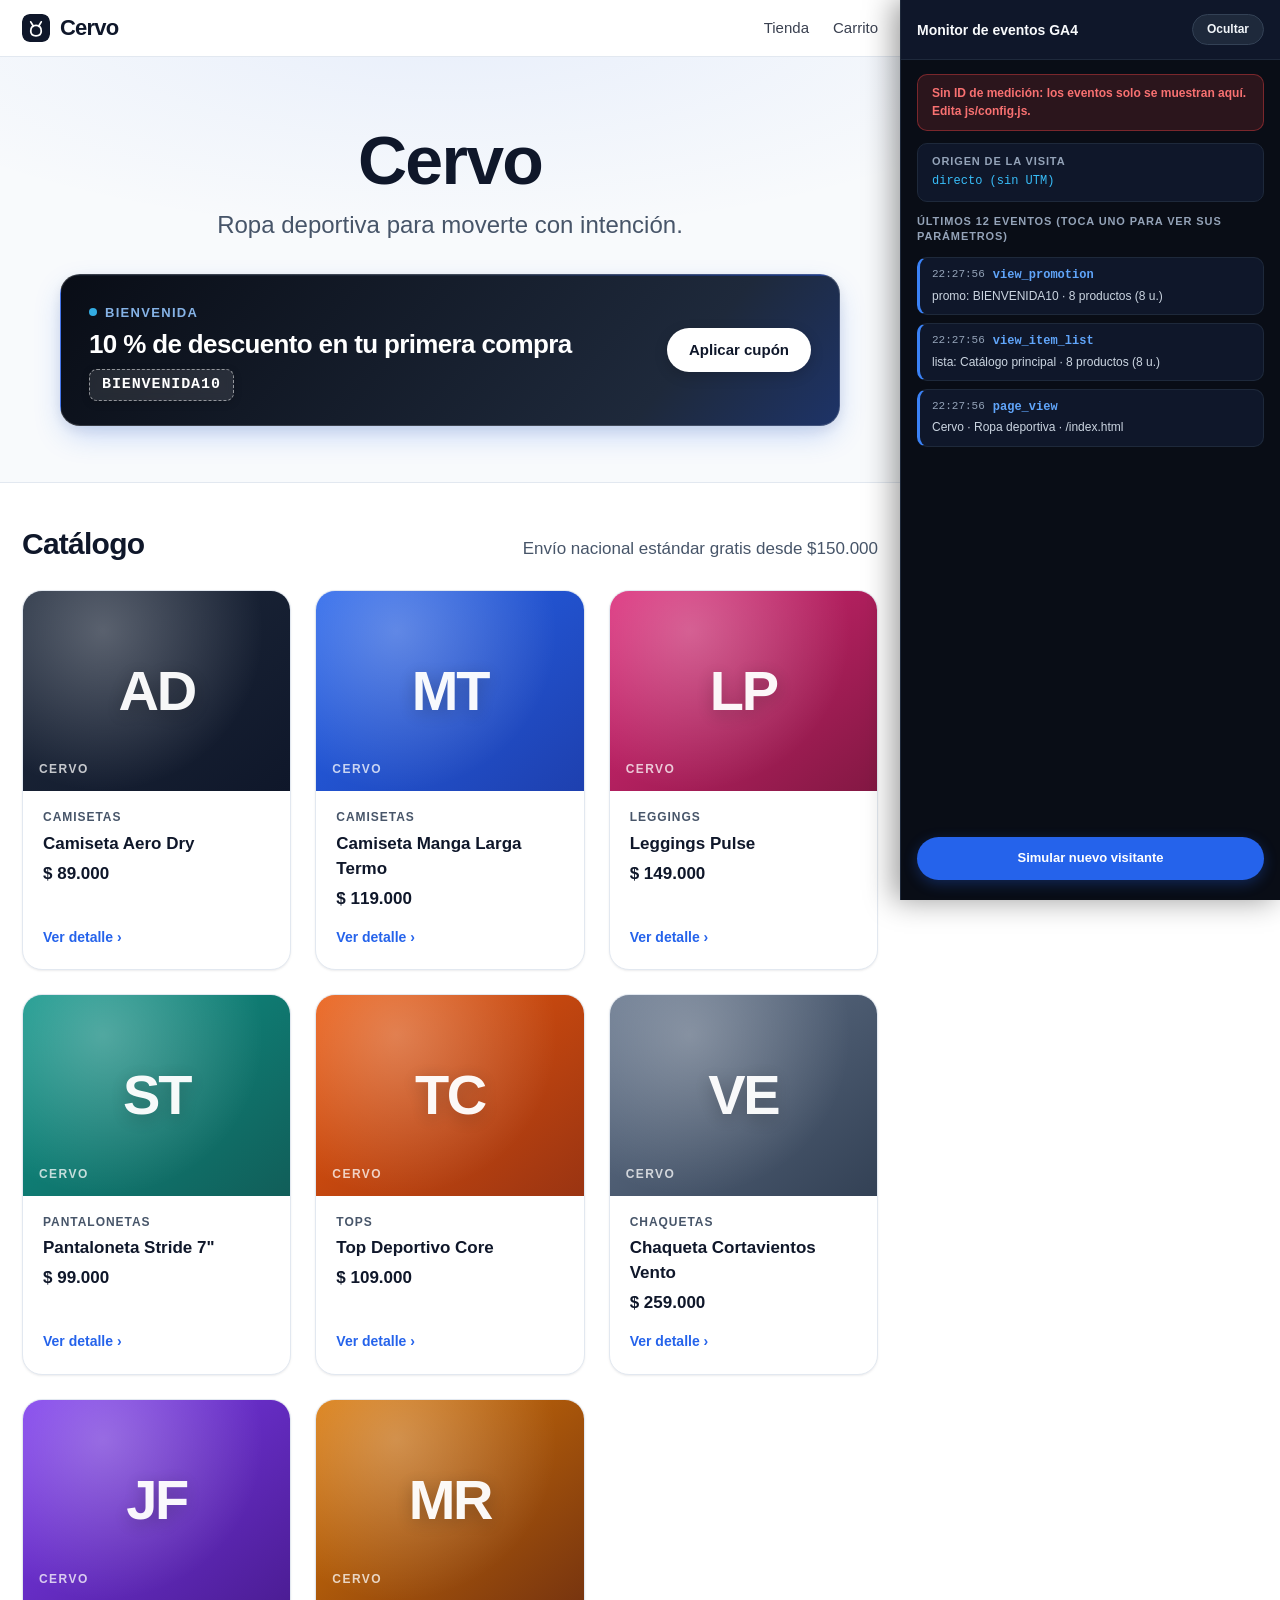
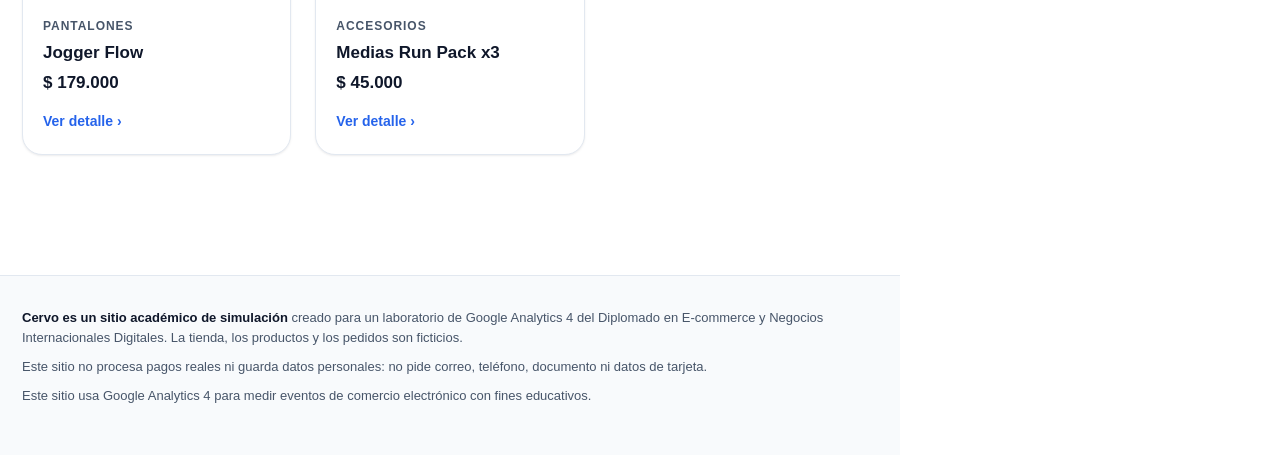
==== index.html @ 7a992904 "Despliegue_1 Este es el primer despliegue del proyecto para el repo en linea Github" ====
<!DOCTYPE html>
<html lang="es">
<head>
  <meta charset="UTF-8">
  <meta name="viewport" content="width=device-width, initial-scale=1">
  <title>Cervo · Ropa deportiva</title>
  <meta name="description" content="Tienda ficticia de ropa deportiva para un laboratorio de Google Analytics 4.">
  <meta name="robots" content="noindex">
  <link rel="icon" href="data:image/svg+xml,%3Csvg xmlns='http://www.w3.org/2000/svg' viewBox='0 0 32 32'%3E%3Crect width='32' height='32' rx='8' fill='%231d1d1f'/%3E%3Cpath d='M10 9l3 5M22 9l-3 5M16 13c-4 0-6 3-6 6.5S12.5 25 16 25s6-2 6-5.5S20 13 16 13z' stroke='white' stroke-width='2' fill='none' stroke-linecap='round'/%3E%3C/svg%3E">
  <link rel="stylesheet" href="css/estilos.css">
  <!-- 1) Configuración (único archivo que se edita)  2) GA4 + monitor -->
  <script src="js/config.js"></script>
  <script src="js/analytics.js"></script>
</head>
<body>
  <header class="barra">
    <div class="contenedor barra-interior">
      <a class="logo" href="index.html"><svg viewBox="0 0 32 32" aria-hidden="true"><rect width="32" height="32" rx="8" fill="#1d1d1f"/><path d="M10 9l3 5M22 9l-3 5M16 13c-4 0-6 3-6 6.5S12.5 25 16 25s6-2 6-5.5S20 13 16 13z" stroke="#fff" stroke-width="2" fill="none" stroke-linecap="round"/></svg>Cervo</a>
      <nav class="nav" aria-label="Principal">
        <a href="index.html">Tienda</a>
        <a href="carrito.html" class="nav-carrito">Carrito <span class="contador" data-contador-carrito hidden>0</span></a>
      </nav>
    </div>
  </header>

  <main>
    <section class="hero">
      <div class="contenedor">
        <h1>Cervo</h1>
        <p class="subtitulo">Ropa deportiva para moverte con intención.</p>
        <a id="banner-promo" class="banner-promo" href="carrito.html">
          <span>
            <span class="eyebrow">Bienvenida</span>
            <strong id="banner-texto">10 % de descuento en tu primera compra</strong>
            <span class="codigo">BIENVENIDA10</span>
          </span>
          <span class="cta" id="banner-cta">Aplicar cupón</span>
        </a>
      </div>
    </section>

    <section class="seccion">
      <div class="contenedor">
        <div class="titulo-seccion">
          <h2>Catálogo</h2>
          <span class="texto-2">Envío nacional estándar gratis desde $150.000</span>
        </div>
        <div id="catalogo" class="grilla" aria-live="polite"></div>
      </div>
    </section>
  </main>

  <footer class="pie">
    <div class="contenedor">
      <p><strong>Cervo es un sitio académico de simulación</strong> creado para un laboratorio de Google Analytics 4 del Diplomado en E-commerce y Negocios Internacionales Digitales. La tienda, los productos y los pedidos son ficticios.</p>
      <p>Este sitio no procesa pagos reales ni guarda datos personales: no pide correo, teléfono, documento ni datos de tarjeta.</p>
      <p>Este sitio usa Google Analytics 4 para medir eventos de comercio electrónico con fines educativos.</p>
    </div>
  </footer>

  <script src="js/productos.js"></script>
  <script src="js/carrito.js"></script>
  <script src="js/inicio.js"></script>
</body>
</html>
---- css/estilos.css ----
/* =====================================================================
   CERVO · Sistema de Diseño y Escala de Colores (Athletic Performance)
   Paleta Sistemática: Neutros Slate/Obsidian, Acento Royal Electric,
   Estados Semánticos WCAG AA/AAA y Micro-interacciones Animadas.
   ===================================================================== */

:root {
  /* ---------- 1. Escala Neutral (Slate / Obsidian) ---------- */
  --neutral-0: #ffffff;
  --neutral-50: #f8fafc;
  --neutral-100: #f1f5f9;
  --neutral-200: #e2e8f0;
  --neutral-300: #cbd5e1;
  --neutral-400: #94a3b8;
  --neutral-500: #64748b;
  --neutral-600: #475569;  /* Texto secundario de alta legibilidad (WCAG AAA) */
  --neutral-700: #334155;
  --neutral-800: #1e293b;
  --neutral-900: #0f172a;  /* Títulos y texto primario profundo */
  --neutral-950: #020617;

  /* ---------- 2. Escala Primaria / Rendimiento (Electric Cobalt) ---------- */
  --primary-50: #eff6ff;
  --primary-100: #dbeafe;
  --primary-200: #bfdbfe;
  --primary-300: #93c5fd;
  --primary-400: #60a5fa;
  --primary-500: #3b82f6;
  --primary-600: #2563eb;  /* Acento de marca enérgico y deportivo */
  --primary-700: #1d4ed8;  /* Hover con contraste óptimo para texto blanco */
  --primary-800: #1e40af;
  --primary-900: #1e3a8a;

  /* ---------- 3. Escala de Éxito / Confirmación (Emerald Sport) ---------- */
  --success-50: #ecfdf5;
  --success-100: #d1fae5;
  --success-200: #a7f3d0;
  --success-500: #10b981;
  --success-600: #059669;
  --success-700: #047857;
  --success-800: #064e3b;

  /* ---------- 4. Escala de Peligro / Alertas (Athletic Crimson) ---------- */
  --danger-50: #fff1f2;
  --danger-100: #ffe4e6;
  --danger-200: #fecdd3;
  --danger-500: #f43f5e;
  --danger-600: #e11d48;
  --danger-700: #be123c;
  --danger-800: #881337;

  /* ---------- 5. Escala de Energía / Cupón (Solar Amber) ---------- */
  --energy-50: #fffbeb;
  --energy-100: #fef3c7;
  --energy-400: #fbbf24;
  --energy-500: #f59e0b;
  --energy-600: #d97706;

  /* ---------- 6. Mapeo Semántico (Compatibilidad 100% arquitectura) ---------- */
  --fondo: var(--neutral-0);
  --fondo-suave: var(--neutral-50);
  --fondo-tarjeta: var(--neutral-0);
  --texto: var(--neutral-900);
  --texto-2: var(--neutral-600);
  --acento: var(--primary-600);
  --acento-hover: var(--primary-700);
  --borde: var(--neutral-200);
  --verde: var(--success-600);
  --rojo: var(--danger-600);

  /* Radios y Sombras con Luz Direccional */
  --radio: 20px;
  --radio-sm: 12px;
  --radio-pill: 980px;
  --sombra-sm: 0 1px 3px rgba(15, 23, 42, 0.05), 0 1px 2px rgba(15, 23, 42, 0.04);
  --sombra: 0 4px 16px -2px rgba(15, 23, 42, 0.06), 0 2px 6px -1px rgba(15, 23, 42, 0.04);
  --sombra-lg: 0 12px 32px -4px rgba(15, 23, 42, 0.08), 0 4px 12px -2px rgba(15, 23, 42, 0.04);
  --sombra-hover: 0 20px 32px -8px rgba(37, 99, 235, 0.18), 0 6px 16px -2px rgba(15, 23, 42, 0.06);
  --sombra-glow: 0 0 24px rgba(37, 99, 235, 0.35);

  --monitor-ancho: 380px;
  --monitor-alto-movil: 300px;
  --fuente: -apple-system, BlinkMacSystemFont, "SF Pro Text", "SF Pro Display", "Segoe UI", Roboto, Helvetica, Arial, sans-serif;
  --curva-suave: cubic-bezier(0.16, 1, 0.3, 1);
  --transicion-base: all 0.25s var(--curva-suave);
}

/* ---------- Reseteo y Base ---------- */
* { box-sizing: border-box; }
html { -webkit-text-size-adjust: 100%; scroll-behavior: smooth; }
body {
  margin: 0;
  font-family: var(--fuente);
  font-size: 17px;
  line-height: 1.47;
  color: var(--texto);
  background: var(--fondo);
  -webkit-font-smoothing: antialiased;
  min-height: 100vh;
  display: flex;
  flex-direction: column;
}
main { flex: 1; }
img, svg { max-width: 100%; }
a { color: var(--acento); text-decoration: none; transition: color 0.2s ease, text-decoration-color 0.2s ease; }
a:hover { color: var(--acento-hover); text-decoration: underline; }
h1, h2, h3 { letter-spacing: -0.025em; line-height: 1.15; margin: 0 0 0.5em; color: var(--neutral-900); }
h1 { font-size: clamp(34px, 5.2vw, 50px); font-weight: 800; }
h2 { font-size: clamp(22px, 3.2vw, 30px); font-weight: 700; }
h3 { font-size: 20px; font-weight: 600; }
p { margin: 0 0 1em; }
[hidden] { display: none !important; }

.contenedor { width: 100%; max-width: 1080px; margin: 0 auto; padding: 0 22px; }
.seccion { padding: 44px 0 72px; }
.texto-2 { color: var(--texto-2); }
.centrado { text-align: center; }

/* ---------- Barra Superior (Header Sticky) ---------- */
.barra {
  position: sticky; top: 0; z-index: 50;
  background: rgba(255, 255, 255, 0.88);
  -webkit-backdrop-filter: saturate(180%) blur(20px);
  backdrop-filter: saturate(180%) blur(20px);
  border-bottom: 1px solid var(--borde);
  transition: background-color 0.3s ease, border-color 0.3s ease;
}
.barra-interior { display: flex; align-items: center; justify-content: space-between; height: 56px; }
.logo {
  display: inline-flex; align-items: center; gap: 10px;
  color: var(--texto); font-weight: 800; font-size: 22px; letter-spacing: -0.035em;
  transition: transform 0.2s var(--curva-suave), opacity 0.2s;
}
.logo:hover { text-decoration: none; transform: translateY(-1px); opacity: 0.92; }
.logo svg { width: 28px; height: 28px; border-radius: 8px; transition: transform 0.3s var(--curva-suave); }
.logo:hover svg { transform: scale(1.05) rotate(-2deg); }
.logo svg rect { fill: var(--neutral-900); transition: fill 0.3s ease; }
.logo:hover svg rect { fill: var(--primary-600); }

.nav { display: flex; gap: 24px; align-items: center; font-size: 15px; font-weight: 500; }
.nav a { color: var(--texto); opacity: 0.82; transition: opacity 0.2s ease, color 0.2s ease; }
.nav a:hover { opacity: 1; color: var(--acento); text-decoration: none; }
.nav-carrito { display: inline-flex; align-items: center; gap: 8px; }

/* Contador del carrito con animación táctil */
.contador {
  display: inline-flex; align-items: center; justify-content: center;
  min-width: 22px; height: 22px; padding: 0 7px; border-radius: 999px;
  background: var(--acento); color: #fff; font-size: 12px; font-weight: 700;
  box-shadow: 0 2px 8px rgba(37, 99, 235, 0.35);
  transition: transform 0.25s var(--curva-suave), background-color 0.2s;
}
.contador.pop,
.contador:not([hidden]) {
  animation: bounceBadge 0.45s var(--curva-suave);
}

/* ---------- Botones con micro-interacciones ---------- */
.boton, .boton-secundario {
  display: inline-flex; align-items: center; justify-content: center; gap: 8px;
  min-height: 46px; padding: 11px 24px; border-radius: var(--radio-pill);
  font: inherit; font-size: 16px; font-weight: 600; cursor: pointer;
  border: 1.5px solid transparent; position: relative; overflow: hidden;
  transition: all 0.25s var(--curva-suave);
}
.boton {
  background: var(--acento); color: #fff;
  box-shadow: 0 4px 14px rgba(37, 99, 235, 0.25);
}
.boton:hover {
  background: var(--acento-hover);
  text-decoration: none;
  transform: translateY(-2px);
  box-shadow: 0 8px 22px rgba(37, 99, 235, 0.38);
}
.boton:active {
  transform: translateY(0) scale(0.98);
  box-shadow: 0 2px 8px rgba(37, 99, 235, 0.2);
}
.boton:disabled {
  background: var(--neutral-300);
  color: var(--neutral-500);
  cursor: not-allowed;
  transform: none;
  box-shadow: none;
}
.boton-secundario {
  background: #fff; color: var(--acento); border-color: var(--primary-300);
  box-shadow: var(--sombra-sm);
}
.boton-secundario:hover {
  background: var(--primary-50);
  border-color: var(--acento);
  text-decoration: none;
  transform: translateY(-1px);
  box-shadow: 0 4px 12px rgba(37, 99, 235, 0.12);
}
.boton-secundario:active { transform: translateY(0) scale(0.98); }
.boton-texto {
  background: none; border: 0; padding: 4px 0; color: var(--acento);
  font: inherit; font-size: 14px; font-weight: 500; cursor: pointer;
  transition: color 0.2s ease, transform 0.15s;
}
.boton-texto:hover { color: var(--acento-hover); text-decoration: underline; transform: translateY(-1px); }
.boton-bloque { width: 100%; }
:focus-visible { outline: 3px solid rgba(37, 99, 235, 0.45); outline-offset: 2px; }

/* ---------- Hero y Banner Promocional Animado ---------- */
.hero {
  position: relative;
  background: radial-gradient(ellipse 90% 65% at 50% -10%, rgba(37, 99, 235, 0.08) 0%, transparent 80%), var(--neutral-50);
  padding: 64px 0 56px;
  text-align: center;
  border-bottom: 1px solid var(--neutral-200);
  overflow: hidden;
}
.hero h1 {
  font-size: clamp(42px, 7.5vw, 68px);
  margin-bottom: 8px;
  animation: heroFadeIn 0.6s var(--curva-suave) 0.05s both;
}
.hero .subtitulo {
  font-size: clamp(19px, 2.5vw, 24px);
  color: var(--texto-2);
  margin-bottom: 32px;
  animation: heroFadeIn 0.6s var(--curva-suave) 0.15s both;
}

/* Banner de promoción dinámico con degradado animado */
.banner-promo {
  display: flex; align-items: center; justify-content: space-between; gap: 20px; flex-wrap: wrap;
  max-width: 780px; margin: 0 auto; padding: 24px 28px; text-align: left;
  border-radius: var(--radio); color: #fff; cursor: pointer; position: relative;
  background: linear-gradient(130deg, #090d16 0%, #1e293b 35%, #1d4ed8 72%, #2563eb 100%);
  background-size: 220% 220%;
  animation: heroFadeIn 0.65s var(--curva-suave) 0.22s both, gradientShift 9s ease infinite alternate;
  box-shadow: 0 12px 30px -5px rgba(37, 99, 235, 0.28), 0 4px 14px rgba(15, 23, 42, 0.08);
  border: 1px solid rgba(255, 255, 255, 0.16);
  transition: transform 0.3s var(--curva-suave), box-shadow 0.3s var(--curva-suave);
}
.banner-promo:hover {
  text-decoration: none;
  transform: translateY(-3px) scale(1.01);
  box-shadow: 0 18px 36px -6px rgba(37, 99, 235, 0.38), 0 6px 18px rgba(15, 23, 42, 0.12);
}
.banner-promo .eyebrow {
  display: inline-flex; align-items: center; gap: 8px;
  font-size: 13px; text-transform: uppercase; letter-spacing: 0.1em;
  opacity: 0.9; margin: 0 0 6px; font-weight: 700; color: #93c5fd;
}
/* Faro de luz pulsante en el eyebrow */
.banner-promo .eyebrow::before {
  content: ""; display: inline-block; width: 8px; height: 8px; border-radius: 50%;
  background: #38bdf8;
  box-shadow: 0 0 0 0 rgba(56, 189, 248, 0.7);
  animation: pulseDot 2s infinite;
}
.banner-promo strong {
  display: block; font-size: clamp(20px, 3.2vw, 26px);
  letter-spacing: -0.025em; line-height: 1.25; font-weight: 700;
}
.banner-promo .codigo {
  display: inline-block; margin-top: 8px; padding: 4px 12px;
  border: 1px dashed rgba(255, 255, 255, 0.5);
  border-radius: 8px; background: rgba(255, 255, 255, 0.1);
  backdrop-filter: blur(4px);
  font-family: ui-monospace, SFMono-Regular, Menlo, Consolas, monospace;
  font-size: 15px; font-weight: 700; letter-spacing: 0.06em;
  box-shadow: 0 2px 8px rgba(0, 0, 0, 0.15);
}
.banner-promo .cta {
  background: #ffffff; color: var(--neutral-900);
  border-radius: var(--radio-pill); padding: 11px 22px;
  font-weight: 700; font-size: 15px; white-space: nowrap;
  box-shadow: 0 4px 14px rgba(0, 0, 0, 0.16);
  transition: all 0.25s var(--curva-suave);
}
.banner-promo:hover .cta {
  background: #f8fafc;
  transform: scale(1.05);
  box-shadow: 0 6px 18px rgba(0, 0, 0, 0.25);
  color: var(--primary-700);
}

/* ---------- Catálogo y Tarjetas de Producto ---------- */
.titulo-seccion {
  display: flex; align-items: baseline; justify-content: space-between;
  gap: 16px; flex-wrap: wrap; margin-bottom: 28px;
}
.titulo-seccion h2 { margin: 0; }
.grilla {
  display: grid;
  grid-template-columns: repeat(auto-fill, minmax(230px, 1fr));
  gap: 24px;
}
.tarjeta {
  display: flex; flex-direction: column; color: var(--texto);
  background: #ffffff; border: 1px solid var(--borde);
  border-radius: var(--radio); overflow: hidden; position: relative;
  box-shadow: var(--sombra-sm);
  transition: transform 0.3s var(--curva-suave), box-shadow 0.3s var(--curva-suave), border-color 0.3s ease;
  animation: cardEnter 0.55s var(--curva-suave) both;
}
/* Entrada en cascada escalonada para catálogo */
.grilla .tarjeta:nth-child(1) { animation-delay: 0.04s; }
.grilla .tarjeta:nth-child(2) { animation-delay: 0.08s; }
.grilla .tarjeta:nth-child(3) { animation-delay: 0.12s; }
.grilla .tarjeta:nth-child(4) { animation-delay: 0.16s; }
.grilla .tarjeta:nth-child(5) { animation-delay: 0.20s; }
.grilla .tarjeta:nth-child(6) { animation-delay: 0.24s; }
.grilla .tarjeta:nth-child(7) { animation-delay: 0.28s; }
.grilla .tarjeta:nth-child(8) { animation-delay: 0.32s; }

.tarjeta:hover {
  text-decoration: none;
  transform: translateY(-6px);
  box-shadow: var(--sombra-hover);
  border-color: rgba(37, 99, 235, 0.35);
}
.tarjeta-info { padding: 18px 20px 22px; display: flex; flex-direction: column; gap: 5px; flex: 1; }
.tarjeta-categoria { font-size: 12px; font-weight: 700; text-transform: uppercase; letter-spacing: 0.08em; color: var(--texto-2); }
.tarjeta-nombre { font-size: 17px; font-weight: 700; color: var(--neutral-900); }
.tarjeta-ver {
  margin-top: auto; padding-top: 10px; color: var(--acento);
  font-size: 14px; font-weight: 600; display: inline-flex; align-items: center; gap: 4px;
  transition: gap 0.2s ease, color 0.2s ease;
}
.tarjeta:hover .tarjeta-ver {
  color: var(--acento-hover);
  gap: 8px;
}

/* Bloque visual (representación gráfica moderna del producto) */
.visual {
  position: relative; display: flex; align-items: center; justify-content: center;
  aspect-ratio: 4 / 3; color: #fff; overflow: hidden;
}
/* Efecto de luz ambiental especular */
.visual::before {
  content: ""; position: absolute; inset: 0;
  background: radial-gradient(circle at 30% 20%, rgba(255, 255, 255, 0.28) 0%, transparent 65%);
  pointer-events: none;
}
/* Destello de brillo animado en hover */
.visual::after {
  content: ""; position: absolute; top: -50%; left: -60%; width: 45%; height: 200%;
  background: linear-gradient(90deg, transparent, rgba(255, 255, 255, 0.25), transparent);
  transform: rotate(25deg); opacity: 0; pointer-events: none;
}
.tarjeta:hover .visual::after {
  opacity: 1;
  animation: shimmerSweep 0.85s ease forwards;
}

.visual-siglas {
  font-size: 56px; font-weight: 800; letter-spacing: -0.04em; opacity: 0.96;
  text-shadow: 0 4px 18px rgba(0, 0, 0, 0.25);
  transition: transform 0.35s var(--curva-suave);
}
.tarjeta:hover .visual-siglas {
  transform: scale(1.08);
}
.visual-marca {
  position: absolute; left: 16px; bottom: 12px; font-size: 12px;
  letter-spacing: 0.12em; text-transform: uppercase; font-weight: 700; opacity: 0.75;
}
.visual-grande {
  border-radius: var(--radio); aspect-ratio: 1 / 1;
  box-shadow: var(--sombra);
}
.visual-grande .visual-siglas { font-size: clamp(80px, 14vw, 140px); }
.visual-mini {
  width: 72px; height: 72px; aspect-ratio: auto;
  border-radius: var(--radio-sm); flex: none; box-shadow: var(--sombra-sm);
}
.visual-mini .visual-siglas { font-size: 22px; }

/* Precios y etiquetas con escala de contraste corregida */
.precio { font-weight: 700; color: var(--neutral-900); }
.precio-antes {
  color: var(--neutral-500); text-decoration: line-through;
  font-weight: 400; margin-left: 6px; font-size: 0.9em;
}
.etiqueta-descuento {
  display: inline-block; background: var(--primary-50); color: var(--primary-700);
  border: 1px solid var(--primary-200); font-size: 12px; font-weight: 700;
  border-radius: 6px; padding: 2px 8px; letter-spacing: 0.02em;
}

/* ---------- Detalle de Producto ---------- */
.detalle {
  display: grid; grid-template-columns: 1fr 1fr; gap: 48px; align-items: start;
  animation: heroFadeIn 0.5s var(--curva-suave) both;
}
.detalle-info .tarjeta-categoria { display: block; margin-bottom: 8px; }
.detalle-precio { font-size: 26px; margin: 8px 0 20px; font-weight: 700; }
.detalle-desc { color: var(--texto-2); font-size: 16px; line-height: 1.6; }

.selector-cantidad {
  display: inline-flex; align-items: center;
  border: 1.5px solid var(--borde); border-radius: var(--radio-pill);
  overflow: hidden; background: #fff; box-shadow: var(--sombra-sm);
  transition: border-color 0.2s, box-shadow 0.2s;
}
.selector-cantidad:focus-within {
  border-color: var(--acento);
  box-shadow: 0 0 0 3px rgba(37, 99, 235, 0.18);
}
.selector-cantidad button {
  width: 42px; height: 42px; border: 0; background: transparent;
  font-size: 20px; font-weight: 600; cursor: pointer; color: var(--texto);
  transition: background-color 0.15s, transform 0.1s;
}
.selector-cantidad button:hover { background: var(--neutral-100); }
.selector-cantidad button:active { transform: scale(0.9); }
.selector-cantidad output, .selector-cantidad span {
  min-width: 38px; text-align: center; font-weight: 700;
}
.fila-compra { display: flex; gap: 14px; align-items: center; flex-wrap: wrap; margin: 24px 0; }
.lista-beneficios { list-style: none; padding: 0; margin: 26px 0 0; color: var(--texto-2); font-size: 15px; }
.lista-beneficios li { padding: 10px 0; border-top: 1px solid var(--borde); }
.lista-beneficios li::before { content: "✓ "; color: var(--verde); font-weight: 700; margin-right: 6px; }

/* Mensajes de notificación con animación de deslizamiento */
.mensaje-ok {
  background: var(--success-50); color: var(--success-800);
  border: 1px solid var(--success-200); border-radius: var(--radio-sm);
  padding: 14px 18px; font-size: 15px; box-shadow: var(--sombra-sm);
}
.mensaje-ok:not([hidden]) {
  animation: alertSlideIn 0.35s var(--curva-suave) both;
}
.mensaje-error {
  background: var(--danger-50); color: var(--danger-700);
  border: 1px solid var(--danger-200); border-radius: var(--radio-sm);
  padding: 14px 18px; font-size: 15px; box-shadow: var(--sombra-sm);
}
.mensaje-error:not([hidden]) {
  animation: alertSlideIn 0.35s var(--curva-suave) both;
}
.volver {
  display: inline-flex; align-items: center; gap: 6px;
  margin-bottom: 22px; font-size: 15px; font-weight: 600;
  transition: transform 0.2s ease;
}
.volver:hover { transform: translateX(-3px); }

/* ---------- Paneles, Carrito y Checkout ---------- */
.panel {
  background: #ffffff; border: 1px solid var(--borde);
  border-radius: var(--radio); padding: 26px;
  box-shadow: var(--sombra);
}
.dos-columnas { display: grid; grid-template-columns: minmax(0, 1fr) 350px; gap: 30px; align-items: start; }
.linea-carrito {
  display: flex; gap: 16px; align-items: center; padding: 18px 0;
  border-bottom: 1px solid var(--neutral-100);
  transition: background-color 0.2s;
}
.linea-carrito:first-child { padding-top: 0; }
.linea-info { flex: 1; min-width: 0; }
.linea-info a { color: var(--texto); font-weight: 700; }
.linea-acciones { display: flex; flex-direction: column; align-items: flex-end; gap: 6px; }
.linea-subtotal { font-weight: 700; color: var(--neutral-900); }

.resumen h2 { font-size: 22px; }
.resumen-fila { display: flex; justify-content: space-between; gap: 12px; padding: 7px 0; font-size: 15px; }
.resumen-fila.total {
  border-top: 1.5px solid var(--borde); margin-top: 10px;
  padding-top: 16px; font-size: 20px; font-weight: 800; color: var(--neutral-900);
}
.resumen-fila .descuento { color: var(--verde); font-weight: 700; }
.resumen-item { display: flex; justify-content: space-between; gap: 12px; font-size: 14px; color: var(--texto-2); padding: 5px 0; }

.form-cupon { display: flex; gap: 8px; margin: 18px 0 8px; }
.form-cupon input { flex: 1; min-width: 0; }
.cupon-activo {
  display: flex; align-items: center; justify-content: space-between; gap: 8px;
  background: var(--primary-50); border: 1px solid var(--primary-200);
  color: var(--primary-900); border-radius: var(--radio-sm);
  padding: 12px 16px; font-size: 14px; margin: 18px 0 8px;
  animation: alertSlideIn 0.3s var(--curva-suave) both;
}

label.campo { display: block; font-size: 14px; font-weight: 600; margin-bottom: 18px; color: var(--neutral-800); }
input[type="text"], select {
  display: block; width: 100%; margin-top: 6px; padding: 12px 16px; min-height: 46px;
  font: inherit; font-size: 16px; color: var(--texto); background: #fff;
  border: 1.5px solid var(--borde); border-radius: var(--radio-sm);
  transition: border-color 0.2s, box-shadow 0.2s;
}
input[type="text"]:focus, select:focus {
  outline: none; border-color: var(--acento);
  box-shadow: 0 0 0 3px rgba(37, 99, 235, 0.18);
}
.form-cupon input { margin-top: 0; text-transform: uppercase; font-weight: 600; }
.ayuda { font-size: 13px; color: var(--texto-2); margin: -10px 0 18px; line-height: 1.4; }
fieldset { border: 0; padding: 0; margin: 0 0 20px; }
legend { font-size: 14px; font-weight: 600; margin-bottom: 10px; padding: 0; color: var(--neutral-800); }
.opciones { display: grid; gap: 10px; }
.opcion {
  display: flex; align-items: center; gap: 14px; padding: 15px 18px; cursor: pointer;
  background: #fff; border: 1.5px solid var(--borde); border-radius: var(--radio-sm); font-size: 15px;
  transition: border-color 0.2s, background-color 0.2s, box-shadow 0.2s, transform 0.15s;
}
.opcion:hover {
  border-color: var(--neutral-300);
  transform: translateY(-1px);
  box-shadow: var(--sombra-sm);
}
.opcion:has(input:checked) {
  border-color: var(--acento);
  background: var(--primary-50);
  box-shadow: 0 0 0 1px var(--acento), 0 4px 12px rgba(37, 99, 235, 0.1);
}
.opcion input { accent-color: var(--acento); width: 18px; height: 18px; margin: 0; }
.opcion .opcion-texto { flex: 1; font-weight: 500; }
.opcion .opcion-detalle { display: block; font-size: 13px; color: var(--texto-2); font-weight: 400; margin-top: 2px; }
.opcion .opcion-precio { font-weight: 700; color: var(--neutral-900); }

/* Indicador de pasos animado */
.pasos { display: flex; gap: 12px; list-style: none; padding: 0; margin: 0 0 28px; font-size: 14px; }
.pasos li {
  padding: 8px 18px; border-radius: var(--radio-pill);
  background: var(--neutral-100); color: var(--neutral-500);
  font-weight: 600; transition: all 0.3s var(--curva-suave);
}
.pasos li.activo {
  background: var(--neutral-900); color: #fff;
  box-shadow: 0 4px 12px rgba(15, 23, 42, 0.15);
  animation: stepPulse 2.5s infinite;
}
.pasos li.hecho {
  background: var(--success-50); color: var(--success-700);
  border: 1px solid var(--success-200);
}

.acciones { display: flex; gap: 12px; flex-wrap: wrap; justify-content: space-between; }
.aviso {
  font-size: 13px; color: var(--texto-2); background: var(--neutral-50);
  border-radius: var(--radio-sm); padding: 12px 16px; border: 1px dashed var(--neutral-300);
}
.estado-vacio { text-align: center; padding: 52px 24px; }
.estado-vacio .boton { margin-top: 12px; }

/* ---------- Confirmación (Gracias) ---------- */
.check-grande {
  width: 76px; height: 76px; margin: 0 auto 18px; display: block;
  animation: checkBounce 0.65s var(--curva-suave) both;
}
.check-grande circle {
  fill: var(--verde) !important;
}
.check-grande path {
  stroke-dasharray: 60; stroke-dashoffset: 60;
  animation: drawCheck 0.6s 0.3s cubic-bezier(0.65, 0, 0.45, 1) forwards;
}
.pedido {
  max-width: 580px; margin: 28px auto 0; text-align: left;
  animation: heroFadeIn 0.5s var(--curva-suave) 0.2s both;
}
.pedido-id {
  font-family: ui-monospace, SFMono-Regular, Menlo, Consolas, monospace;
  font-size: 14px; font-weight: 700; color: var(--acento);
}

/* ---------- Pie de Página ---------- */
.pie {
  background: var(--neutral-50); color: var(--texto-2);
  font-size: 13px; line-height: 1.6; padding: 32px 0 40px;
  border-top: 1px solid var(--borde); margin-top: 48px;
}
.pie p { margin: 0 0 8px; }
.pie strong { color: var(--texto); }

/* =====================================================================
   MONITOR DE EVENTOS (Estilo DevTools Oscuro / Tailwind Slate)
   ===================================================================== */
body.con-monitor { padding-right: var(--monitor-ancho); }
body.con-monitor.monitor-plegado { padding-right: 0; }

.monitor {
  position: fixed; top: 0; right: 0; bottom: 0; z-index: 100;
  width: var(--monitor-ancho);
  display: flex; flex-direction: column;
  background: #090d16; color: #f1f5f9;
  font-family: var(--fuente); font-size: 13px; line-height: 1.45;
  border-left: 1px solid #1e293b;
  box-shadow: -6px 0 28px rgba(0, 0, 0, 0.4);
  transition: transform 0.3s var(--curva-suave), opacity 0.3s;
}
.monitor-cabecera {
  display: flex; align-items: center; justify-content: space-between;
  gap: 10px; padding: 14px 16px; border-bottom: 1px solid #1e293b;
  background: #0f172a; flex: none;
}
.monitor-titulo { font-size: 14px; font-weight: 700; color: #f8fafc; }
.monitor-toggle {
  background: #1e293b; color: #f1f5f9; border: 1px solid #334155;
  border-radius: var(--radio-pill); padding: 6px 14px;
  font: inherit; font-size: 12px; font-weight: 600; cursor: pointer;
  transition: background-color 0.2s, transform 0.15s;
}
.monitor-toggle:hover { background: #334155; }
.monitor-toggle:active { transform: scale(0.96); }
.monitor-cuerpo {
  flex: 1; min-height: 0; overflow-y: auto; padding: 14px 16px 20px;
  display: flex; flex-direction: column; gap: 12px;
}
.monitor-estado {
  margin: 0; padding: 10px 14px; border-radius: 10px; font-weight: 600; font-size: 12px;
}
.monitor-estado.ok {
  background: rgba(16, 185, 129, 0.15); color: #34d399;
  border: 1px solid rgba(16, 185, 129, 0.4);
}
.monitor-estado.error {
  background: rgba(239, 68, 68, 0.15); color: #f87171;
  border: 1px solid rgba(239, 68, 68, 0.4);
}
.monitor-origen {
  background: #0f172a; border-radius: 10px; border: 1px solid #1e293b;
  padding: 10px 14px; display: flex; flex-direction: column; gap: 3px;
}
.monitor-etiqueta {
  margin: 0; font-size: 11px; text-transform: uppercase;
  letter-spacing: 0.08em; color: #94a3b8; font-weight: 700;
}
.monitor-valor {
  font-family: ui-monospace, SFMono-Regular, Menlo, Consolas, monospace;
  font-size: 12px; word-break: break-word; color: #38bdf8;
}
.monitor-lista { list-style: none; margin: 0; padding: 0; display: flex; flex-direction: column; gap: 8px; }
.monitor-evento details {
  background: #0f172a; border-radius: 10px; border: 1px solid #1e293b;
  border-left: 3.5px solid #3b82f6;
  transition: background-color 0.2s, transform 0.15s;
}
.monitor-evento details:hover { background: #172554; }
.monitor-evento.es-compra details { border-left-color: #10b981; }
/* Destello sutil en el evento más reciente */
.monitor-evento:first-child details {
  animation: eventGlow 1.4s ease-out;
}
.monitor-evento summary {
  list-style: none; cursor: pointer; padding: 9px 12px;
  display: grid; grid-template-columns: auto 1fr; column-gap: 8px; row-gap: 3px;
}
.monitor-evento summary::-webkit-details-marker { display: none; }
.monitor-hora {
  color: #94a3b8; font-family: ui-monospace, SFMono-Regular, Menlo, Consolas, monospace; font-size: 11px;
}
.monitor-nombre {
  color: #60a5fa; font-family: ui-monospace, SFMono-Regular, Menlo, Consolas, monospace;
  font-size: 12px; font-weight: 700;
}
.monitor-resumen { grid-column: 1 / -1; color: #cbd5e1; font-size: 12px; word-break: break-word; }
.monitor-json {
  margin: 0; padding: 10px 12px 12px; font-size: 11px; color: #cbd5e1;
  background: #020617; white-space: pre-wrap; word-break: break-word;
  border-top: 1px solid #1e293b; max-height: 260px; overflow: auto;
}
.monitor-vacio { color: #94a3b8; padding: 10px 0; text-align: center; }
.monitor-reset {
  margin-top: auto; background: var(--acento); color: #fff;
  border: 0; border-radius: var(--radio-pill); padding: 12px 16px;
  font: inherit; font-size: 13px; font-weight: 700; cursor: pointer;
  box-shadow: 0 4px 14px rgba(37, 99, 235, 0.3);
  transition: background-color 0.2s, transform 0.15s;
}
.monitor-reset:hover { background: var(--acento-hover); transform: translateY(-1px); }
.monitor-reset:active { transform: translateY(0); }

/* Plegado: queda una píldora moderna flotante abajo a la derecha */
.monitor.plegado {
  top: auto; bottom: 20px; right: 20px; width: auto;
  border: 1px solid #334155; border-radius: var(--radio-pill);
  box-shadow: 0 10px 30px rgba(0, 0, 0, 0.4);
  background: #0f172a;
}
.monitor.plegado .monitor-cabecera { border-bottom: 0; padding: 7px 8px 7px 16px; background: transparent; }
.monitor.plegado .monitor-cuerpo { display: none; }

/* =====================================================================
   KEYFRAMES DE ANIMACIONES
   ===================================================================== */
@keyframes heroFadeIn {
  from { opacity: 0; transform: translateY(18px); }
  to { opacity: 1; transform: translateY(0); }
}

@keyframes gradientShift {
  0% { background-position: 0% 50%; }
  50% { background-position: 100% 50%; }
  100% { background-position: 0% 50%; }
}

@keyframes pulseDot {
  0% { box-shadow: 0 0 0 0 rgba(56, 189, 248, 0.7); }
  70% { box-shadow: 0 0 0 8px rgba(56, 189, 248, 0); }
  100% { box-shadow: 0 0 0 0 rgba(56, 189, 248, 0); }
}

@keyframes shimmerSweep {
  0% { transform: translateX(-150%) rotate(25deg); opacity: 0; }
  40% { opacity: 0.65; }
  100% { transform: translateX(260%) rotate(25deg); opacity: 0; }
}

@keyframes cardEnter {
  from { opacity: 0; transform: translateY(22px); }
  to { opacity: 1; transform: translateY(0); }
}

@keyframes bounceBadge {
  0% { transform: scale(0.6); }
  55% { transform: scale(1.25); }
  100% { transform: scale(1); }
}

@keyframes drawCheck {
  to { stroke-dashoffset: 0; }
}

@keyframes checkBounce {
  0% { opacity: 0; transform: scale(0.35); }
  60% { opacity: 1; transform: scale(1.12); }
  100% { transform: scale(1); }
}

@keyframes stepPulse {
  0% { box-shadow: 0 0 0 0 rgba(37, 99, 235, 0.45); }
  70% { box-shadow: 0 0 0 10px rgba(37, 99, 235, 0); }
  100% { box-shadow: 0 0 0 0 rgba(37, 99, 235, 0); }
}

@keyframes alertSlideIn {
  from { opacity: 0; transform: translateY(-10px); }
  to { opacity: 1; transform: translateY(0); }
}

@keyframes eventGlow {
  0% { border-left-color: #38bdf8; background: #1e3a8a; }
  100% { border-left-color: #3b82f6; background: #0f172a; }
}

/* Reducción de movimiento para accesibilidad */
@media (prefers-reduced-motion: reduce) {
  *, *::before, *::after {
    animation-duration: 0.01ms !important;
    animation-iteration-count: 1 !important;
    transition-duration: 0.01ms !important;
    scroll-behavior: auto !important;
  }
}

/* ---------- Responsivo ---------- */
@media (max-width: 900px) {
  .detalle { grid-template-columns: 1fr; gap: 32px; }
  .dos-columnas { grid-template-columns: 1fr; }
}

/* Pantallas móviles: monitor fijado en la parte inferior */
@media (max-width: 819.98px) {
  body.con-monitor { padding-right: 0; padding-bottom: var(--monitor-alto-movil); }
  body.con-monitor.monitor-plegado { padding-right: 0; padding-bottom: 0; }
  .monitor {
    top: auto; left: 0; right: 0; bottom: 0;
    width: auto; height: var(--monitor-alto-movil);
    border-left: 0; border-top: 1px solid #1e293b;
  }
  .monitor.plegado { left: auto; height: auto; }
  .contenedor { padding: 0 16px; }
  .nav { gap: 16px; }
  .banner-promo { padding: 20px 22px; }
  .grilla { grid-template-columns: repeat(auto-fill, minmax(160px, 1fr)); gap: 16px; }
  .visual-siglas { font-size: 42px; }
}
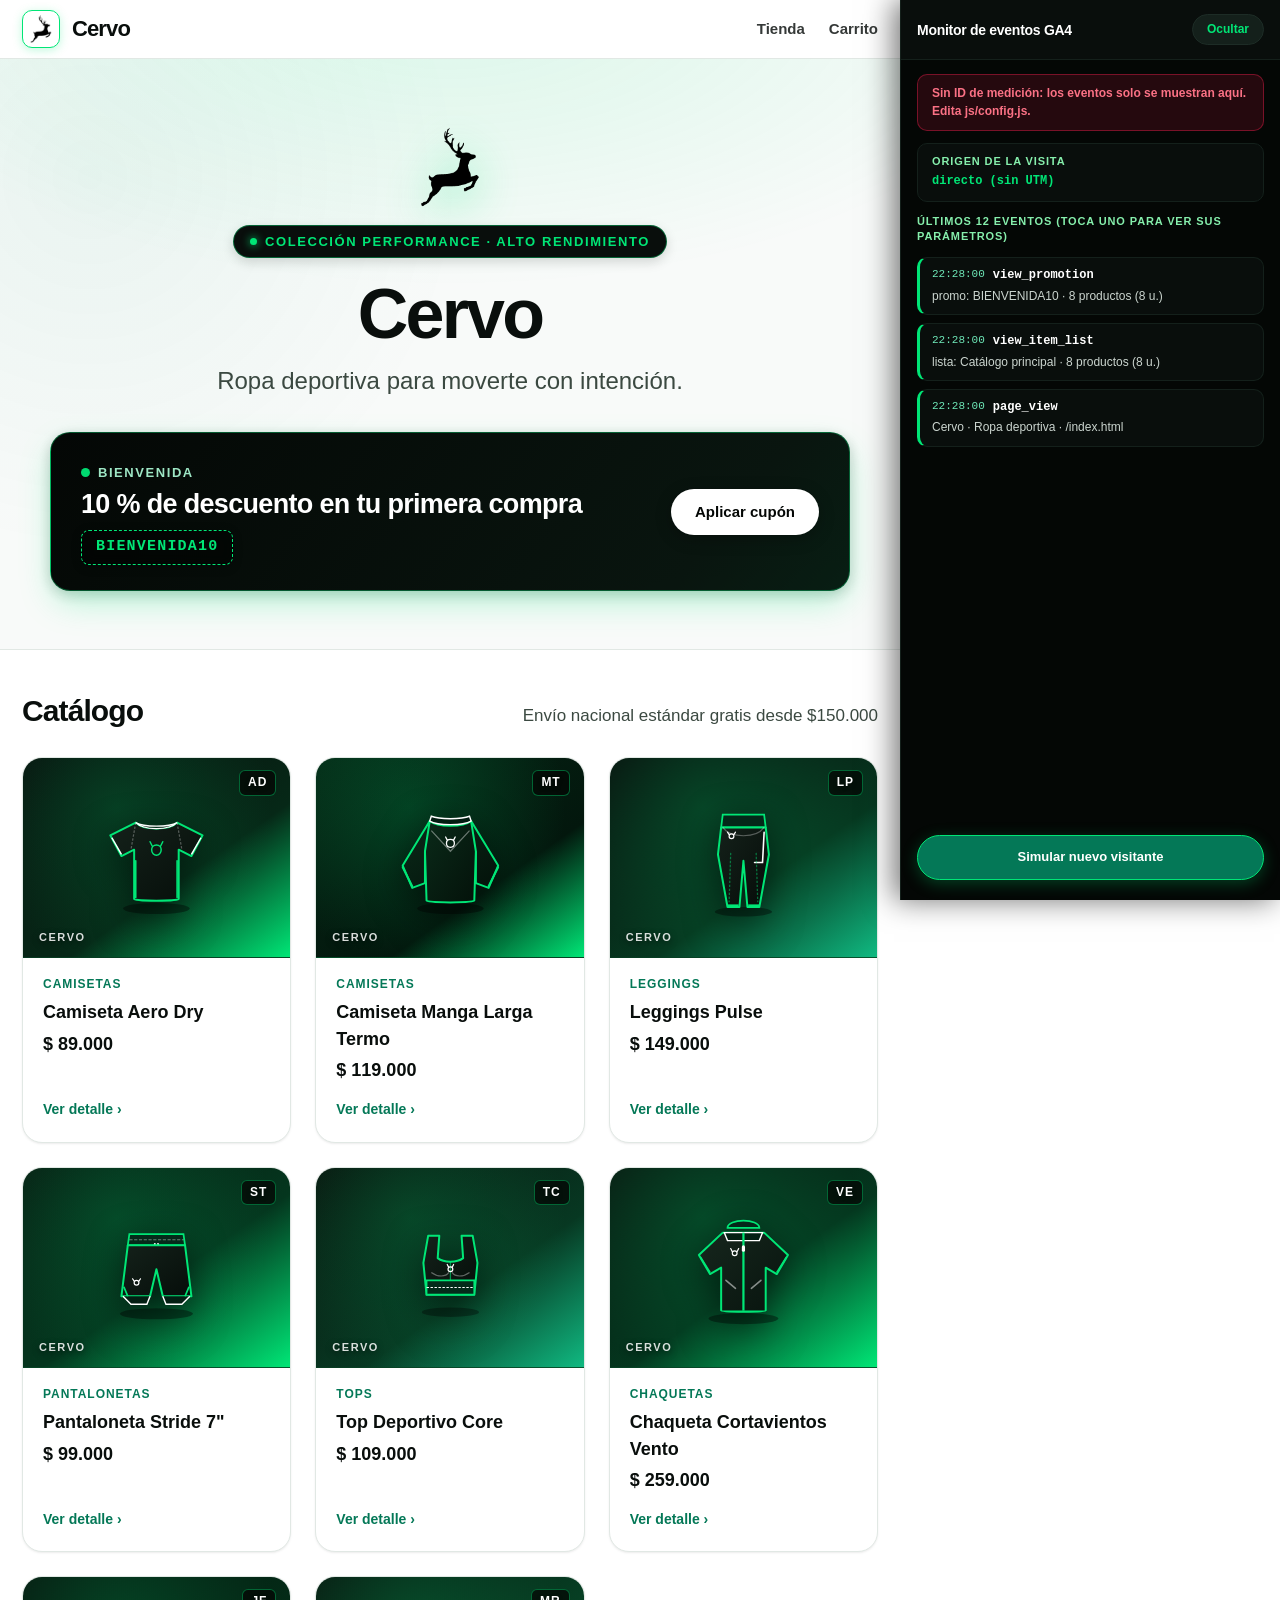
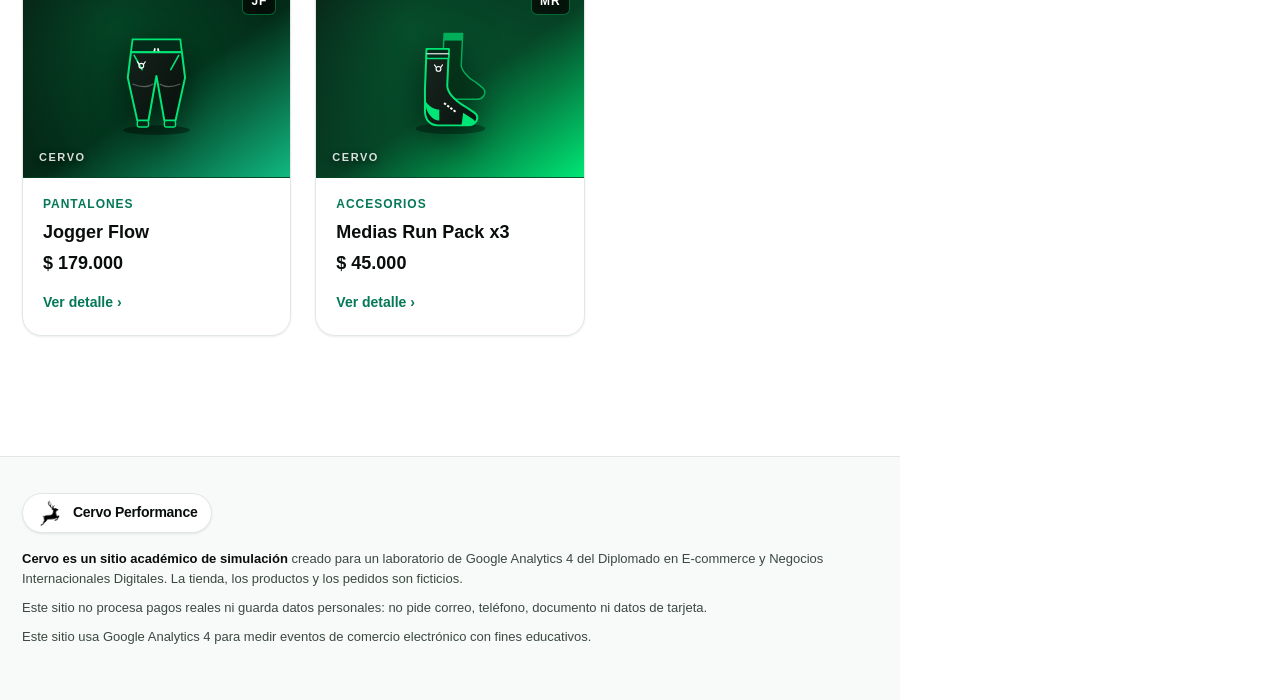
==== commit 0af09f50: "Despliegue_2 Este es un repositorio para el laboratorio de Google analytics en el que se crea una ti" ====
--- a/index.html
+++ b/index.html
@@ -6,7 +6,7 @@
   <title>Cervo · Ropa deportiva</title>
   <meta name="description" content="Tienda ficticia de ropa deportiva para un laboratorio de Google Analytics 4.">
   <meta name="robots" content="noindex">
-  <link rel="icon" href="data:image/svg+xml,%3Csvg xmlns='http://www.w3.org/2000/svg' viewBox='0 0 32 32'%3E%3Crect width='32' height='32' rx='8' fill='%231d1d1f'/%3E%3Cpath d='M10 9l3 5M22 9l-3 5M16 13c-4 0-6 3-6 6.5S12.5 25 16 25s6-2 6-5.5S20 13 16 13z' stroke='white' stroke-width='2' fill='none' stroke-linecap='round'/%3E%3C/svg%3E">
+  <link rel="icon" type="image/png" href="img/logo.png">
   <link rel="stylesheet" href="css/estilos.css">
   <!-- 1) Configuración (único archivo que se edita)  2) GA4 + monitor -->
   <script src="js/config.js"></script>
@@ -15,7 +15,7 @@
 <body>
   <header class="barra">
     <div class="contenedor barra-interior">
-      <a class="logo" href="index.html"><svg viewBox="0 0 32 32" aria-hidden="true"><rect width="32" height="32" rx="8" fill="#1d1d1f"/><path d="M10 9l3 5M22 9l-3 5M16 13c-4 0-6 3-6 6.5S12.5 25 16 25s6-2 6-5.5S20 13 16 13z" stroke="#fff" stroke-width="2" fill="none" stroke-linecap="round"/></svg>Cervo</a>
+      <a class="logo" href="index.html"><span class="logo-icono"><img src="img/logo.png" alt="Cervo"></span><span>Cervo</span></a>
       <nav class="nav" aria-label="Principal">
         <a href="index.html">Tienda</a>
         <a href="carrito.html" class="nav-carrito">Carrito <span class="contador" data-contador-carrito hidden>0</span></a>
@@ -26,6 +26,10 @@
   <main>
     <section class="hero">
       <div class="contenedor">
+        <div class="hero-crest">
+          <img src="img/logo.png" alt="Cervo Logo" class="hero-logo-img">
+        </div>
+        <span class="hero-tag">Colección Performance · Alto Rendimiento</span>
         <h1>Cervo</h1>
         <p class="subtitulo">Ropa deportiva para moverte con intención.</p>
         <a id="banner-promo" class="banner-promo" href="carrito.html">
@@ -52,6 +56,10 @@
 
   <footer class="pie">
     <div class="contenedor">
+      <div class="pie-brand">
+        <img src="img/logo.png" alt="Cervo Logo" class="pie-logo-img">
+        <span class="pie-brand-name">Cervo Performance</span>
+      </div>
       <p><strong>Cervo es un sitio académico de simulación</strong> creado para un laboratorio de Google Analytics 4 del Diplomado en E-commerce y Negocios Internacionales Digitales. La tienda, los productos y los pedidos son ficticios.</p>
       <p>Este sitio no procesa pagos reales ni guarda datos personales: no pide correo, teléfono, documento ni datos de tarjeta.</p>
       <p>Este sitio usa Google Analytics 4 para medir eventos de comercio electrónico con fines educativos.</p>
--- a/css/estilos.css
+++ b/css/estilos.css
@@ -1,88 +1,73 @@
 /* =====================================================================
-   CERVO · Sistema de Diseño y Escala de Colores (Athletic Performance)
-   Paleta Sistemática: Neutros Slate/Obsidian, Acento Royal Electric,
-   Estados Semánticos WCAG AA/AAA y Micro-interacciones Animadas.
+   CERVO · SISTEMA DE DISEÑO PERSONALIZADO (VERDE, BLANCO Y NEGRO)
+   Arquitectura: Vanilla CSS3 / Variables CSS nativas
+   Identidad: Rendimiento Deportivo, Siluetas Vectoriales y Micro-animaciones
    ===================================================================== */
 
 :root {
-  /* ---------- 1. Escala Neutral (Slate / Obsidian) ---------- */
-  --neutral-0: #ffffff;
-  --neutral-50: #f8fafc;
-  --neutral-100: #f1f5f9;
-  --neutral-200: #e2e8f0;
-  --neutral-300: #cbd5e1;
-  --neutral-400: #94a3b8;
-  --neutral-500: #64748b;
-  --neutral-600: #475569;  /* Texto secundario de alta legibilidad (WCAG AAA) */
-  --neutral-700: #334155;
-  --neutral-800: #1e293b;
-  --neutral-900: #0f172a;  /* Títulos y texto primario profundo */
-  --neutral-950: #020617;
-
-  /* ---------- 2. Escala Primaria / Rendimiento (Electric Cobalt) ---------- */
-  --primary-50: #eff6ff;
-  --primary-100: #dbeafe;
-  --primary-200: #bfdbfe;
-  --primary-300: #93c5fd;
-  --primary-400: #60a5fa;
-  --primary-500: #3b82f6;
-  --primary-600: #2563eb;  /* Acento de marca enérgico y deportivo */
-  --primary-700: #1d4ed8;  /* Hover con contraste óptimo para texto blanco */
-  --primary-800: #1e40af;
-  --primary-900: #1e3a8a;
-
-  /* ---------- 3. Escala de Éxito / Confirmación (Emerald Sport) ---------- */
-  --success-50: #ecfdf5;
-  --success-100: #d1fae5;
-  --success-200: #a7f3d0;
-  --success-500: #10b981;
-  --success-600: #059669;
-  --success-700: #047857;
-  --success-800: #064e3b;
-
-  /* ---------- 4. Escala de Peligro / Alertas (Athletic Crimson) ---------- */
-  --danger-50: #fff1f2;
-  --danger-100: #ffe4e6;
-  --danger-200: #fecdd3;
-  --danger-500: #f43f5e;
-  --danger-600: #e11d48;
-  --danger-700: #be123c;
-  --danger-800: #881337;
-
-  /* ---------- 5. Escala de Energía / Cupón (Solar Amber) ---------- */
-  --energy-50: #fffbeb;
-  --energy-100: #fef3c7;
-  --energy-400: #fbbf24;
-  --energy-500: #f59e0b;
-  --energy-600: #d97706;
-
-  /* ---------- 6. Mapeo Semántico (Compatibilidad 100% arquitectura) ---------- */
-  --fondo: var(--neutral-0);
-  --fondo-suave: var(--neutral-50);
-  --fondo-tarjeta: var(--neutral-0);
-  --texto: var(--neutral-900);
-  --texto-2: var(--neutral-600);
-  --acento: var(--primary-600);
-  --acento-hover: var(--primary-700);
-  --borde: var(--neutral-200);
-  --verde: var(--success-600);
-  --rojo: var(--danger-600);
+  /* ---------- 1. Escala de Negros Profundos (Onyx / Stealth) ---------- */
+  --black-950: #040705;  /* Negro absoluto de profundidad */
+  --black-900: #090e0c;  /* Fondo principal oscuro y cabeceras */
+  --black-850: #0f1713;  /* Superficies de alto contraste */
+  --black-800: #14201b;  /* Bordes intensos y tarjetas oscuras */
+  --black-700: #1d2c26;  /* Separadores */
+  --black-600: #2b3d35;  /* Muted darks */
+
+  /* ---------- 2. Escala de Blancos Puros y Neutros Suaves ---------- */
+  --white: #ffffff;
+  --white-soft: #f8faf9;     /* Fondo claro con micro-tinte menta */
+  --white-card: #ffffff;     /* Superficie de tarjetas */
+  --gray-100: #f0f4f2;       /* Superficie suave */
+  --gray-200: #e1e8e4;       /* Bordes nítidos */
+  --gray-300: #cbd5cf;       /* Bordes de formulario */
+  --gray-400: #93a39a;       /* Texto desactivado */
+  --gray-500: #5c6c63;       /* Subtextos */
+  --gray-600: #3b4941;       /* Texto secundario de alta legibilidad (WCAG AAA) */
+  --gray-700: #232f28;       /* Texto principal */
+  --gray-900: #090e0c;       /* Títulos negro ónix */
+
+  /* ---------- 3. Escala de Verdes Atléticos (Emerald, Cyber Mint & Racing) ---------- */
+  --green-50: #ecfdf5;       /* Fondo suave de cupones y éxito */
+  --green-100: #d1fae5;      /* Tintes de borde suave */
+  --green-200: #a7f3d0;      /* Bordes de badges */
+  --green-300: #6ee7b7;      /* Acentos sutiles */
+  --green-400: #34d399;      /* Verde menta brillante */
+  --green-500: #10b981;      /* Verde esmeralda deportivo */
+  --green-600: #059669;      /* Verde acción accesible */
+  --green-700: #047857;      /* Verde primario sólido de alta tracción */
+  --green-800: #065f46;      /* Hover activo */
+  --green-900: #064e3b;      /* Verde bosque oscuro */
+  --green-950: #022c22;      /* Negro-verde técnico */
+  --green-neon: #00e676;     /* Verde neón deportivo de alto impacto */
+  --green-cyber: #00ff87;    /* Resplandor cyber mint */
+
+  /* ---------- 4. Mapeo Semántico (Compatibilidad 100% arquitectura) ---------- */
+  --fondo: var(--white);
+  --fondo-suave: var(--white-soft);
+  --fondo-tarjeta: var(--white-card);
+  --texto: var(--black-900);
+  --texto-2: var(--gray-600);
+  --acento: var(--green-700);
+  --acento-hover: var(--green-800);
+  --acento-neon: var(--green-neon);
+  --borde: var(--gray-200);
+  --verde: var(--green-600);
+  --rojo: #e11d48;
 
   /* Radios y Sombras con Luz Direccional */
   --radio: 20px;
   --radio-sm: 12px;
   --radio-pill: 980px;
-  --sombra-sm: 0 1px 3px rgba(15, 23, 42, 0.05), 0 1px 2px rgba(15, 23, 42, 0.04);
-  --sombra: 0 4px 16px -2px rgba(15, 23, 42, 0.06), 0 2px 6px -1px rgba(15, 23, 42, 0.04);
-  --sombra-lg: 0 12px 32px -4px rgba(15, 23, 42, 0.08), 0 4px 12px -2px rgba(15, 23, 42, 0.04);
-  --sombra-hover: 0 20px 32px -8px rgba(37, 99, 235, 0.18), 0 6px 16px -2px rgba(15, 23, 42, 0.06);
-  --sombra-glow: 0 0 24px rgba(37, 99, 235, 0.35);
+  --sombra-sm: 0 1px 3px rgba(9, 14, 12, 0.05), 0 1px 2px rgba(9, 14, 12, 0.04);
+  --sombra: 0 4px 18px -2px rgba(9, 14, 12, 0.07), 0 2px 6px -1px rgba(9, 14, 12, 0.04);
+  --sombra-lg: 0 14px 36px -4px rgba(9, 14, 12, 0.12), 0 4px 14px -2px rgba(9, 14, 12, 0.05);
+  --sombra-hover: 0 20px 36px -8px rgba(0, 230, 118, 0.28), 0 6px 18px -2px rgba(9, 14, 12, 0.1);
+  --sombra-glow: 0 0 24px rgba(0, 230, 118, 0.4);
 
   --monitor-ancho: 380px;
   --monitor-alto-movil: 300px;
   --fuente: -apple-system, BlinkMacSystemFont, "SF Pro Text", "SF Pro Display", "Segoe UI", Roboto, Helvetica, Arial, sans-serif;
   --curva-suave: cubic-bezier(0.16, 1, 0.3, 1);
-  --transicion-base: all 0.25s var(--curva-suave);
 }
 
 /* ---------- Reseteo y Base ---------- */
@@ -92,7 +77,7 @@
   margin: 0;
   font-family: var(--fuente);
   font-size: 17px;
-  line-height: 1.47;
+  line-height: 1.48;
   color: var(--texto);
   background: var(--fondo);
   -webkit-font-smoothing: antialiased;
@@ -102,10 +87,10 @@
 }
 main { flex: 1; }
 img, svg { max-width: 100%; }
-a { color: var(--acento); text-decoration: none; transition: color 0.2s ease, text-decoration-color 0.2s ease; }
-a:hover { color: var(--acento-hover); text-decoration: underline; }
-h1, h2, h3 { letter-spacing: -0.025em; line-height: 1.15; margin: 0 0 0.5em; color: var(--neutral-900); }
-h1 { font-size: clamp(34px, 5.2vw, 50px); font-weight: 800; }
+a { color: var(--acento); text-decoration: none; transition: color 0.2s ease; }
+a:hover { color: var(--green-900); text-decoration: underline; }
+h1, h2, h3 { letter-spacing: -0.03em; line-height: 1.15; margin: 0 0 0.5em; color: var(--black-900); }
+h1 { font-size: clamp(34px, 5.2vw, 52px); font-weight: 800; }
 h2 { font-size: clamp(22px, 3.2vw, 30px); font-weight: 700; }
 h3 { font-size: 20px; font-weight: 600; }
 p { margin: 0 0 1em; }
@@ -116,173 +101,219 @@
 .texto-2 { color: var(--texto-2); }
 .centrado { text-align: center; }
 
-/* ---------- Barra Superior (Header Sticky) ---------- */
+/* ---------- Barra Superior (Header Sticky en Verde / Negro / Blanco) ---------- */
 .barra {
   position: sticky; top: 0; z-index: 50;
-  background: rgba(255, 255, 255, 0.88);
+  background: rgba(255, 255, 255, 0.92);
   -webkit-backdrop-filter: saturate(180%) blur(20px);
   backdrop-filter: saturate(180%) blur(20px);
-  border-bottom: 1px solid var(--borde);
+  border-bottom: 1.5px solid var(--borde);
   transition: background-color 0.3s ease, border-color 0.3s ease;
 }
-.barra-interior { display: flex; align-items: center; justify-content: space-between; height: 56px; }
+.barra-interior { display: flex; align-items: center; justify-content: space-between; height: 58px; }
 .logo {
-  display: inline-flex; align-items: center; gap: 10px;
-  color: var(--texto); font-weight: 800; font-size: 22px; letter-spacing: -0.035em;
+  display: inline-flex; align-items: center; gap: 12px;
+  color: var(--black-900); font-weight: 800; font-size: 22px; letter-spacing: -0.04em;
   transition: transform 0.2s var(--curva-suave), opacity 0.2s;
 }
-.logo:hover { text-decoration: none; transform: translateY(-1px); opacity: 0.92; }
-.logo svg { width: 28px; height: 28px; border-radius: 8px; transition: transform 0.3s var(--curva-suave); }
-.logo:hover svg { transform: scale(1.05) rotate(-2deg); }
-.logo svg rect { fill: var(--neutral-900); transition: fill 0.3s ease; }
-.logo:hover svg rect { fill: var(--primary-600); }
-
-.nav { display: flex; gap: 24px; align-items: center; font-size: 15px; font-weight: 500; }
-.nav a { color: var(--texto); opacity: 0.82; transition: opacity 0.2s ease, color 0.2s ease; }
-.nav a:hover { opacity: 1; color: var(--acento); text-decoration: none; }
+.logo:hover { text-decoration: none; transform: translateY(-1px); opacity: 0.95; }
+.logo-icono {
+  display: inline-flex; align-items: center; justify-content: center;
+  width: 38px; height: 38px; border-radius: 10px;
+  background: #ffffff;
+  border: 1.5px solid var(--green-neon);
+  box-shadow: 0 2px 10px rgba(0, 230, 118, 0.25);
+  overflow: hidden; padding: 4px;
+  transition: all 0.3s var(--curva-suave);
+}
+.logo:hover .logo-icono {
+  background: var(--green-neon);
+  transform: scale(1.08) rotate(-4deg);
+  box-shadow: 0 4px 16px rgba(0, 230, 118, 0.5);
+}
+.logo-icono img {
+  width: 100%; height: 100%; object-fit: contain;
+  display: block;
+  transition: transform 0.3s ease;
+}
+.logo:hover .logo-icono img {
+  transform: scale(1.05);
+}
+
+.nav { display: flex; gap: 24px; align-items: center; font-size: 15px; font-weight: 600; }
+.nav a { color: var(--black-900); opacity: 0.82; transition: opacity 0.2s ease, color 0.2s ease; }
+.nav a:hover { opacity: 1; color: var(--green-700); text-decoration: none; }
 .nav-carrito { display: inline-flex; align-items: center; gap: 8px; }
 
-/* Contador del carrito con animación táctil */
+/* Contador del carrito con animación pop y fondo verde neón */
 .contador {
   display: inline-flex; align-items: center; justify-content: center;
   min-width: 22px; height: 22px; padding: 0 7px; border-radius: 999px;
-  background: var(--acento); color: #fff; font-size: 12px; font-weight: 700;
-  box-shadow: 0 2px 8px rgba(37, 99, 235, 0.35);
-  transition: transform 0.25s var(--curva-suave), background-color 0.2s;
+  background: var(--black-900); color: var(--green-neon); font-size: 12px; font-weight: 800;
+  border: 1.5px solid var(--green-neon);
+  box-shadow: 0 2px 10px rgba(0, 230, 118, 0.35);
+  transition: transform 0.25s var(--curva-suave);
 }
 .contador.pop,
 .contador:not([hidden]) {
   animation: bounceBadge 0.45s var(--curva-suave);
 }
 
-/* ---------- Botones con micro-interacciones ---------- */
+/* ---------- Botones con Identidad Verde, Blanco y Negro ---------- */
 .boton, .boton-secundario {
   display: inline-flex; align-items: center; justify-content: center; gap: 8px;
   min-height: 46px; padding: 11px 24px; border-radius: var(--radio-pill);
-  font: inherit; font-size: 16px; font-weight: 600; cursor: pointer;
-  border: 1.5px solid transparent; position: relative; overflow: hidden;
+  font: inherit; font-size: 16px; font-weight: 700; cursor: pointer;
+  border: 2px solid transparent; position: relative; overflow: hidden;
   transition: all 0.25s var(--curva-suave);
 }
 .boton {
-  background: var(--acento); color: #fff;
-  box-shadow: 0 4px 14px rgba(37, 99, 235, 0.25);
+  background: var(--green-700); color: #fff;
+  box-shadow: 0 4px 16px rgba(4, 120, 87, 0.3);
 }
 .boton:hover {
-  background: var(--acento-hover);
+  background: var(--green-800);
   text-decoration: none;
   transform: translateY(-2px);
-  box-shadow: 0 8px 22px rgba(37, 99, 235, 0.38);
+  box-shadow: 0 8px 24px rgba(4, 120, 87, 0.4);
 }
 .boton:active {
   transform: translateY(0) scale(0.98);
-  box-shadow: 0 2px 8px rgba(37, 99, 235, 0.2);
+  box-shadow: 0 2px 8px rgba(4, 120, 87, 0.2);
 }
 .boton:disabled {
-  background: var(--neutral-300);
-  color: var(--neutral-500);
+  background: var(--gray-300);
+  color: var(--gray-500);
   cursor: not-allowed;
   transform: none;
   box-shadow: none;
 }
 .boton-secundario {
-  background: #fff; color: var(--acento); border-color: var(--primary-300);
+  background: #fff; color: var(--green-700); border-color: var(--green-600);
   box-shadow: var(--sombra-sm);
 }
 .boton-secundario:hover {
-  background: var(--primary-50);
-  border-color: var(--acento);
+  background: var(--green-50);
+  border-color: var(--green-800);
+  color: var(--green-800);
   text-decoration: none;
   transform: translateY(-1px);
-  box-shadow: 0 4px 12px rgba(37, 99, 235, 0.12);
+  box-shadow: 0 4px 14px rgba(4, 120, 87, 0.15);
 }
 .boton-secundario:active { transform: translateY(0) scale(0.98); }
 .boton-texto {
-  background: none; border: 0; padding: 4px 0; color: var(--acento);
-  font: inherit; font-size: 14px; font-weight: 500; cursor: pointer;
+  background: none; border: 0; padding: 4px 0; color: var(--green-700);
+  font: inherit; font-size: 14px; font-weight: 600; cursor: pointer;
   transition: color 0.2s ease, transform 0.15s;
 }
-.boton-texto:hover { color: var(--acento-hover); text-decoration: underline; transform: translateY(-1px); }
+.boton-texto:hover { color: var(--green-900); text-decoration: underline; transform: translateY(-1px); }
 .boton-bloque { width: 100%; }
-:focus-visible { outline: 3px solid rgba(37, 99, 235, 0.45); outline-offset: 2px; }
+:focus-visible { outline: 3px solid var(--green-500); outline-offset: 2px; }
 
 /* ---------- Hero y Banner Promocional Animado ---------- */
 .hero {
   position: relative;
-  background: radial-gradient(ellipse 90% 65% at 50% -10%, rgba(37, 99, 235, 0.08) 0%, transparent 80%), var(--neutral-50);
-  padding: 64px 0 56px;
+  background:
+    radial-gradient(ellipse 90% 65% at 50% -10%, rgba(0, 230, 118, 0.12) 0%, transparent 75%),
+    radial-gradient(circle at 10% 20%, rgba(5, 150, 105, 0.06) 0%, transparent 40%),
+    var(--white-soft);
+  padding: 68px 0 58px;
   text-align: center;
-  border-bottom: 1px solid var(--neutral-200);
+  border-bottom: 1.5px solid var(--gray-200);
   overflow: hidden;
 }
+.hero-crest {
+  display: flex; align-items: center; justify-content: center;
+  margin: 0 auto 18px;
+}
+.hero-logo-img {
+  width: 80px; height: 80px; object-fit: contain;
+  filter: drop-shadow(0 10px 22px rgba(0, 230, 118, 0.45));
+  animation: heroFadeIn 0.5s var(--curva-suave) both, floatFigure 5s ease-in-out infinite alternate;
+}
+.hero-tag {
+  display: inline-flex; align-items: center; gap: 8px;
+  background: var(--black-900); color: var(--green-neon);
+  border: 1px solid rgba(0, 230, 118, 0.4);
+  font-size: 13px; font-weight: 800; text-transform: uppercase;
+  letter-spacing: 0.12em; padding: 6px 16px; border-radius: var(--radio-pill);
+  margin-bottom: 16px; box-shadow: 0 4px 12px rgba(0, 0, 0, 0.15);
+  animation: heroFadeIn 0.5s var(--curva-suave) both;
+}
+.hero-tag::before {
+  content: ""; width: 7px; height: 7px; border-radius: 50%;
+  background: var(--green-neon); box-shadow: 0 0 8px var(--green-neon);
+}
 .hero h1 {
-  font-size: clamp(42px, 7.5vw, 68px);
+  font-size: clamp(44px, 7.5vw, 70px);
   margin-bottom: 8px;
+  letter-spacing: -0.04em;
   animation: heroFadeIn 0.6s var(--curva-suave) 0.05s both;
 }
 .hero .subtitulo {
   font-size: clamp(19px, 2.5vw, 24px);
   color: var(--texto-2);
-  margin-bottom: 32px;
+  margin-bottom: 34px;
+  font-weight: 500;
   animation: heroFadeIn 0.6s var(--curva-suave) 0.15s both;
 }
 
-/* Banner de promoción dinámico con degradado animado */
+/* Banner de promoción dinámico Negro-Verde con degradado animado */
 .banner-promo {
   display: flex; align-items: center; justify-content: space-between; gap: 20px; flex-wrap: wrap;
-  max-width: 780px; margin: 0 auto; padding: 24px 28px; text-align: left;
+  max-width: 800px; margin: 0 auto; padding: 26px 30px; text-align: left;
   border-radius: var(--radio); color: #fff; cursor: pointer; position: relative;
-  background: linear-gradient(130deg, #090d16 0%, #1e293b 35%, #1d4ed8 72%, #2563eb 100%);
-  background-size: 220% 220%;
+  background: linear-gradient(130deg, #040705 0%, #09150f 35%, #053b21 72%, #00e676 100%);
+  background-size: 230% 230%;
   animation: heroFadeIn 0.65s var(--curva-suave) 0.22s both, gradientShift 9s ease infinite alternate;
-  box-shadow: 0 12px 30px -5px rgba(37, 99, 235, 0.28), 0 4px 14px rgba(15, 23, 42, 0.08);
-  border: 1px solid rgba(255, 255, 255, 0.16);
+  box-shadow: 0 14px 34px -4px rgba(0, 230, 118, 0.28), 0 4px 14px rgba(4, 7, 5, 0.2);
+  border: 1.5px solid rgba(0, 230, 118, 0.35);
   transition: transform 0.3s var(--curva-suave), box-shadow 0.3s var(--curva-suave);
 }
 .banner-promo:hover {
   text-decoration: none;
   transform: translateY(-3px) scale(1.01);
-  box-shadow: 0 18px 36px -6px rgba(37, 99, 235, 0.38), 0 6px 18px rgba(15, 23, 42, 0.12);
+  box-shadow: 0 20px 42px -6px rgba(0, 230, 118, 0.45), 0 8px 20px rgba(4, 7, 5, 0.3);
 }
 .banner-promo .eyebrow {
   display: inline-flex; align-items: center; gap: 8px;
-  font-size: 13px; text-transform: uppercase; letter-spacing: 0.1em;
-  opacity: 0.9; margin: 0 0 6px; font-weight: 700; color: #93c5fd;
-}
-/* Faro de luz pulsante en el eyebrow */
+  font-size: 13px; text-transform: uppercase; letter-spacing: 0.12em;
+  opacity: 0.95; margin: 0 0 6px; font-weight: 800; color: #a7f3d0;
+}
 .banner-promo .eyebrow::before {
-  content: ""; display: inline-block; width: 8px; height: 8px; border-radius: 50%;
-  background: #38bdf8;
-  box-shadow: 0 0 0 0 rgba(56, 189, 248, 0.7);
+  content: ""; display: inline-block; width: 9px; height: 9px; border-radius: 50%;
+  background: var(--green-neon);
+  box-shadow: 0 0 0 0 rgba(0, 230, 118, 0.8);
   animation: pulseDot 2s infinite;
 }
 .banner-promo strong {
-  display: block; font-size: clamp(20px, 3.2vw, 26px);
-  letter-spacing: -0.025em; line-height: 1.25; font-weight: 700;
+  display: block; font-size: clamp(21px, 3.2vw, 27px);
+  letter-spacing: -0.025em; line-height: 1.25; font-weight: 800;
 }
 .banner-promo .codigo {
-  display: inline-block; margin-top: 8px; padding: 4px 12px;
-  border: 1px dashed rgba(255, 255, 255, 0.5);
-  border-radius: 8px; background: rgba(255, 255, 255, 0.1);
-  backdrop-filter: blur(4px);
+  display: inline-block; margin-top: 8px; padding: 5px 14px;
+  border: 1.5px dashed var(--green-neon);
+  border-radius: 8px; background: rgba(0, 0, 0, 0.45);
+  backdrop-filter: blur(6px);
   font-family: ui-monospace, SFMono-Regular, Menlo, Consolas, monospace;
-  font-size: 15px; font-weight: 700; letter-spacing: 0.06em;
-  box-shadow: 0 2px 8px rgba(0, 0, 0, 0.15);
+  font-size: 15px; font-weight: 800; letter-spacing: 0.08em; color: var(--green-neon);
+  box-shadow: 0 2px 10px rgba(0, 0, 0, 0.3);
 }
 .banner-promo .cta {
-  background: #ffffff; color: var(--neutral-900);
-  border-radius: var(--radio-pill); padding: 11px 22px;
-  font-weight: 700; font-size: 15px; white-space: nowrap;
-  box-shadow: 0 4px 14px rgba(0, 0, 0, 0.16);
+  background: #ffffff; color: var(--black-950);
+  border-radius: var(--radio-pill); padding: 12px 24px;
+  font-weight: 800; font-size: 15px; white-space: nowrap;
+  box-shadow: 0 4px 16px rgba(0, 0, 0, 0.25);
   transition: all 0.25s var(--curva-suave);
 }
 .banner-promo:hover .cta {
-  background: #f8fafc;
+  background: var(--green-neon);
+  color: var(--black-950);
   transform: scale(1.05);
-  box-shadow: 0 6px 18px rgba(0, 0, 0, 0.25);
-  color: var(--primary-700);
-}
-
-/* ---------- Catálogo y Tarjetas de Producto ---------- */
+  box-shadow: 0 6px 22px rgba(0, 230, 118, 0.5);
+}
+
+/* ---------- Catálogo y Tarjetas con Siluetas de Ropa Visibles ---------- */
 .titulo-seccion {
   display: flex; align-items: baseline; justify-content: space-between;
   gap: 16px; flex-wrap: wrap; margin-bottom: 28px;
@@ -290,12 +321,12 @@
 .titulo-seccion h2 { margin: 0; }
 .grilla {
   display: grid;
-  grid-template-columns: repeat(auto-fill, minmax(230px, 1fr));
+  grid-template-columns: repeat(auto-fill, minmax(235px, 1fr));
   gap: 24px;
 }
 .tarjeta {
   display: flex; flex-direction: column; color: var(--texto);
-  background: #ffffff; border: 1px solid var(--borde);
+  background: #ffffff; border: 1.5px solid var(--borde);
   border-radius: var(--radio); overflow: hidden; position: relative;
   box-shadow: var(--sombra-sm);
   transition: transform 0.3s var(--curva-suave), box-shadow 0.3s var(--curva-suave), border-color 0.3s ease;
@@ -313,38 +344,44 @@
 
 .tarjeta:hover {
   text-decoration: none;
-  transform: translateY(-6px);
+  transform: translateY(-7px);
   box-shadow: var(--sombra-hover);
-  border-color: rgba(37, 99, 235, 0.35);
+  border-color: var(--green-500);
 }
 .tarjeta-info { padding: 18px 20px 22px; display: flex; flex-direction: column; gap: 5px; flex: 1; }
-.tarjeta-categoria { font-size: 12px; font-weight: 700; text-transform: uppercase; letter-spacing: 0.08em; color: var(--texto-2); }
-.tarjeta-nombre { font-size: 17px; font-weight: 700; color: var(--neutral-900); }
+.tarjeta-categoria {
+  font-size: 12px; font-weight: 800; text-transform: uppercase;
+  letter-spacing: 0.08em; color: var(--green-700);
+}
+.tarjeta-nombre { font-size: 18px; font-weight: 800; color: var(--black-900); }
 .tarjeta-ver {
-  margin-top: auto; padding-top: 10px; color: var(--acento);
-  font-size: 14px; font-weight: 600; display: inline-flex; align-items: center; gap: 4px;
+  margin-top: auto; padding-top: 10px; color: var(--green-700);
+  font-size: 14px; font-weight: 700; display: inline-flex; align-items: center; gap: 4px;
   transition: gap 0.2s ease, color 0.2s ease;
 }
 .tarjeta:hover .tarjeta-ver {
-  color: var(--acento-hover);
+  color: var(--green-800);
   gap: 8px;
 }
 
-/* Bloque visual (representación gráfica moderna del producto) */
+/* =====================================================================
+   BLOQUE VISUAL CON FIGURAS VECTORIALES DE LOS OBJETOS
+   ===================================================================== */
 .visual {
   position: relative; display: flex; align-items: center; justify-content: center;
   aspect-ratio: 4 / 3; color: #fff; overflow: hidden;
+  border-bottom: 1px solid rgba(0, 230, 118, 0.2);
 }
 /* Efecto de luz ambiental especular */
 .visual::before {
   content: ""; position: absolute; inset: 0;
-  background: radial-gradient(circle at 30% 20%, rgba(255, 255, 255, 0.28) 0%, transparent 65%);
+  background: radial-gradient(circle at 35% 25%, rgba(0, 230, 118, 0.18) 0%, transparent 68%);
   pointer-events: none;
 }
 /* Destello de brillo animado en hover */
 .visual::after {
   content: ""; position: absolute; top: -50%; left: -60%; width: 45%; height: 200%;
-  background: linear-gradient(90deg, transparent, rgba(255, 255, 255, 0.25), transparent);
+  background: linear-gradient(90deg, transparent, rgba(255, 255, 255, 0.3), transparent);
   transform: rotate(25deg); opacity: 0; pointer-events: none;
 }
 .tarjeta:hover .visual::after {
@@ -352,39 +389,78 @@
   animation: shimmerSweep 0.85s ease forwards;
 }
 
+/* Contenedor de la silueta / ilustración del producto */
+.visual-figura {
+  position: absolute; inset: 0; display: flex; align-items: center; justify-content: center;
+  padding: 16px; z-index: 2; pointer-events: none;
+}
+.figura-svg {
+  width: 76%; height: 76%; max-height: 145px;
+  filter: drop-shadow(0 10px 18px rgba(0, 0, 0, 0.55));
+  transition: transform 0.4s var(--curva-suave), filter 0.35s ease;
+}
+.tarjeta:hover .figura-svg {
+  transform: scale(1.12) translateY(-4px);
+  filter: drop-shadow(0 14px 26px rgba(0, 230, 118, 0.38)) drop-shadow(0 8px 16px rgba(0, 0, 0, 0.7));
+}
+
+/* Etiqueta técnica de siglas (esquina superior derecha) */
 .visual-siglas {
-  font-size: 56px; font-weight: 800; letter-spacing: -0.04em; opacity: 0.96;
-  text-shadow: 0 4px 18px rgba(0, 0, 0, 0.25);
-  transition: transform 0.35s var(--curva-suave);
+  position: absolute; top: 12px; right: 14px;
+  font-size: 12px; font-weight: 800; letter-spacing: 0.08em;
+  background: rgba(4, 7, 5, 0.75); color: #fff;
+  border: 1px solid rgba(0, 230, 118, 0.4);
+  padding: 3px 8px; border-radius: 6px; z-index: 3;
+  backdrop-filter: blur(6px);
+  text-shadow: 0 2px 4px rgba(0, 0, 0, 0.4);
+  transition: border-color 0.2s, color 0.2s;
 }
 .tarjeta:hover .visual-siglas {
-  transform: scale(1.08);
+  border-color: var(--green-neon);
+  color: var(--green-neon);
 }
 .visual-marca {
-  position: absolute; left: 16px; bottom: 12px; font-size: 12px;
-  letter-spacing: 0.12em; text-transform: uppercase; font-weight: 700; opacity: 0.75;
-}
+  position: absolute; left: 16px; bottom: 12px; font-size: 11px;
+  letter-spacing: 0.14em; text-transform: uppercase; font-weight: 800;
+  color: rgba(255, 255, 255, 0.85); z-index: 3;
+  text-shadow: 0 2px 6px rgba(0, 0, 0, 0.6);
+}
+
+/* En la página de detalle */
 .visual-grande {
   border-radius: var(--radio); aspect-ratio: 1 / 1;
-  box-shadow: var(--sombra);
-}
-.visual-grande .visual-siglas { font-size: clamp(80px, 14vw, 140px); }
+  box-shadow: var(--sombra-lg);
+  border: 1.5px solid rgba(0, 230, 118, 0.3);
+}
+.visual-grande .figura-svg {
+  width: 82%; height: 82%; max-height: 360px;
+  animation: floatFigure 6s ease-in-out infinite alternate;
+}
+.visual-grande .visual-siglas {
+  font-size: 14px; padding: 4px 12px; border-radius: 8px;
+}
+
+/* En el carrito de compras */
 .visual-mini {
-  width: 72px; height: 72px; aspect-ratio: auto;
+  width: 76px; height: 76px; aspect-ratio: auto;
   border-radius: var(--radio-sm); flex: none; box-shadow: var(--sombra-sm);
-}
-.visual-mini .visual-siglas { font-size: 22px; }
-
-/* Precios y etiquetas con escala de contraste corregida */
-.precio { font-weight: 700; color: var(--neutral-900); }
+  border: 1px solid rgba(0, 230, 118, 0.3);
+}
+.visual-mini .visual-figura { padding: 6px; }
+.visual-mini .figura-svg { width: 85%; height: 85%; }
+.visual-mini .visual-siglas { display: none; }
+.visual-mini .visual-marca { display: none; }
+
+/* Precios y etiquetas con escala Verde/Negro/Blanco */
+.precio { font-weight: 800; color: var(--black-900); font-size: 18px; }
 .precio-antes {
-  color: var(--neutral-500); text-decoration: line-through;
+  color: var(--gray-400); text-decoration: line-through;
   font-weight: 400; margin-left: 6px; font-size: 0.9em;
 }
 .etiqueta-descuento {
-  display: inline-block; background: var(--primary-50); color: var(--primary-700);
-  border: 1px solid var(--primary-200); font-size: 12px; font-weight: 700;
-  border-radius: 6px; padding: 2px 8px; letter-spacing: 0.02em;
+  display: inline-block; background: var(--green-50); color: var(--green-800);
+  border: 1.5px solid var(--green-200); font-size: 12px; font-weight: 800;
+  border-radius: 6px; padding: 2px 8px; letter-spacing: 0.04em;
 }
 
 /* ---------- Detalle de Producto ---------- */
@@ -393,46 +469,46 @@
   animation: heroFadeIn 0.5s var(--curva-suave) both;
 }
 .detalle-info .tarjeta-categoria { display: block; margin-bottom: 8px; }
-.detalle-precio { font-size: 26px; margin: 8px 0 20px; font-weight: 700; }
+.detalle-precio { font-size: 28px; margin: 8px 0 20px; font-weight: 800; }
 .detalle-desc { color: var(--texto-2); font-size: 16px; line-height: 1.6; }
 
 .selector-cantidad {
   display: inline-flex; align-items: center;
-  border: 1.5px solid var(--borde); border-radius: var(--radio-pill);
+  border: 2px solid var(--borde); border-radius: var(--radio-pill);
   overflow: hidden; background: #fff; box-shadow: var(--sombra-sm);
   transition: border-color 0.2s, box-shadow 0.2s;
 }
 .selector-cantidad:focus-within {
-  border-color: var(--acento);
-  box-shadow: 0 0 0 3px rgba(37, 99, 235, 0.18);
+  border-color: var(--green-600);
+  box-shadow: 0 0 0 3px rgba(16, 185, 129, 0.2);
 }
 .selector-cantidad button {
-  width: 42px; height: 42px; border: 0; background: transparent;
-  font-size: 20px; font-weight: 600; cursor: pointer; color: var(--texto);
+  width: 44px; height: 44px; border: 0; background: transparent;
+  font-size: 20px; font-weight: 700; cursor: pointer; color: var(--texto);
   transition: background-color 0.15s, transform 0.1s;
 }
-.selector-cantidad button:hover { background: var(--neutral-100); }
+.selector-cantidad button:hover { background: var(--gray-100); color: var(--green-800); }
 .selector-cantidad button:active { transform: scale(0.9); }
 .selector-cantidad output, .selector-cantidad span {
-  min-width: 38px; text-align: center; font-weight: 700;
+  min-width: 40px; text-align: center; font-weight: 800; font-size: 16px;
 }
 .fila-compra { display: flex; gap: 14px; align-items: center; flex-wrap: wrap; margin: 24px 0; }
 .lista-beneficios { list-style: none; padding: 0; margin: 26px 0 0; color: var(--texto-2); font-size: 15px; }
 .lista-beneficios li { padding: 10px 0; border-top: 1px solid var(--borde); }
-.lista-beneficios li::before { content: "✓ "; color: var(--verde); font-weight: 700; margin-right: 6px; }
-
-/* Mensajes de notificación con animación de deslizamiento */
+.lista-beneficios li::before { content: "✓ "; color: var(--green-600); font-weight: 800; margin-right: 8px; }
+
+/* Mensajes con estilo deportivo */
 .mensaje-ok {
-  background: var(--success-50); color: var(--success-800);
-  border: 1px solid var(--success-200); border-radius: var(--radio-sm);
-  padding: 14px 18px; font-size: 15px; box-shadow: var(--sombra-sm);
+  background: var(--green-50); color: var(--green-900);
+  border: 1.5px solid var(--green-200); border-radius: var(--radio-sm);
+  padding: 14px 18px; font-size: 15px; box-shadow: var(--sombra-sm); font-weight: 500;
 }
 .mensaje-ok:not([hidden]) {
   animation: alertSlideIn 0.35s var(--curva-suave) both;
 }
 .mensaje-error {
-  background: var(--danger-50); color: var(--danger-700);
-  border: 1px solid var(--danger-200); border-radius: var(--radio-sm);
+  background: #fff1f2; color: #9f1239;
+  border: 1.5px solid #fecdd3; border-radius: var(--radio-sm);
   padding: 14px 18px; font-size: 15px; box-shadow: var(--sombra-sm);
 }
 .mensaje-error:not([hidden]) {
@@ -440,116 +516,119 @@
 }
 .volver {
   display: inline-flex; align-items: center; gap: 6px;
-  margin-bottom: 22px; font-size: 15px; font-weight: 600;
-  transition: transform 0.2s ease;
-}
-.volver:hover { transform: translateX(-3px); }
+  margin-bottom: 22px; font-size: 15px; font-weight: 700;
+  color: var(--green-700);
+  transition: transform 0.2s ease, color 0.2s ease;
+}
+.volver:hover { transform: translateX(-3px); color: var(--green-900); text-decoration: none; }
 
 /* ---------- Paneles, Carrito y Checkout ---------- */
 .panel {
-  background: #ffffff; border: 1px solid var(--borde);
-  border-radius: var(--radio); padding: 26px;
+  background: #ffffff; border: 1.5px solid var(--borde);
+  border-radius: var(--radio); padding: 28px;
   box-shadow: var(--sombra);
 }
-.dos-columnas { display: grid; grid-template-columns: minmax(0, 1fr) 350px; gap: 30px; align-items: start; }
+.dos-columnas { display: grid; grid-template-columns: minmax(0, 1fr) 350px; gap: 32px; align-items: start; }
 .linea-carrito {
   display: flex; gap: 16px; align-items: center; padding: 18px 0;
-  border-bottom: 1px solid var(--neutral-100);
-  transition: background-color 0.2s;
+  border-bottom: 1px solid var(--gray-100);
 }
 .linea-carrito:first-child { padding-top: 0; }
 .linea-info { flex: 1; min-width: 0; }
-.linea-info a { color: var(--texto); font-weight: 700; }
+.linea-info a { color: var(--black-900); font-weight: 800; font-size: 17px; }
+.linea-info a:hover { color: var(--green-700); }
 .linea-acciones { display: flex; flex-direction: column; align-items: flex-end; gap: 6px; }
-.linea-subtotal { font-weight: 700; color: var(--neutral-900); }
+.linea-subtotal { font-weight: 800; color: var(--black-900); font-size: 17px; }
 
 .resumen h2 { font-size: 22px; }
-.resumen-fila { display: flex; justify-content: space-between; gap: 12px; padding: 7px 0; font-size: 15px; }
+.resumen-fila { display: flex; justify-content: space-between; gap: 12px; padding: 8px 0; font-size: 15px; }
 .resumen-fila.total {
-  border-top: 1.5px solid var(--borde); margin-top: 10px;
-  padding-top: 16px; font-size: 20px; font-weight: 800; color: var(--neutral-900);
-}
-.resumen-fila .descuento { color: var(--verde); font-weight: 700; }
+  border-top: 2px solid var(--borde); margin-top: 12px;
+  padding-top: 16px; font-size: 21px; font-weight: 800; color: var(--black-900);
+}
+.resumen-fila .descuento { color: var(--green-600); font-weight: 800; }
 .resumen-item { display: flex; justify-content: space-between; gap: 12px; font-size: 14px; color: var(--texto-2); padding: 5px 0; }
 
 .form-cupon { display: flex; gap: 8px; margin: 18px 0 8px; }
 .form-cupon input { flex: 1; min-width: 0; }
 .cupon-activo {
   display: flex; align-items: center; justify-content: space-between; gap: 8px;
-  background: var(--primary-50); border: 1px solid var(--primary-200);
-  color: var(--primary-900); border-radius: var(--radio-sm);
+  background: var(--green-50); border: 1.5px solid var(--green-300);
+  color: var(--green-900); border-radius: var(--radio-sm);
   padding: 12px 16px; font-size: 14px; margin: 18px 0 8px;
+  font-weight: 600;
   animation: alertSlideIn 0.3s var(--curva-suave) both;
 }
 
-label.campo { display: block; font-size: 14px; font-weight: 600; margin-bottom: 18px; color: var(--neutral-800); }
+label.campo { display: block; font-size: 14px; font-weight: 700; margin-bottom: 18px; color: var(--black-900); }
 input[type="text"], select {
-  display: block; width: 100%; margin-top: 6px; padding: 12px 16px; min-height: 46px;
+  display: block; width: 100%; margin-top: 6px; padding: 12px 16px; min-height: 48px;
   font: inherit; font-size: 16px; color: var(--texto); background: #fff;
   border: 1.5px solid var(--borde); border-radius: var(--radio-sm);
   transition: border-color 0.2s, box-shadow 0.2s;
 }
 input[type="text"]:focus, select:focus {
-  outline: none; border-color: var(--acento);
-  box-shadow: 0 0 0 3px rgba(37, 99, 235, 0.18);
-}
-.form-cupon input { margin-top: 0; text-transform: uppercase; font-weight: 600; }
+  outline: none; border-color: var(--green-600);
+  box-shadow: 0 0 0 3px rgba(16, 185, 129, 0.2);
+}
+.form-cupon input { margin-top: 0; text-transform: uppercase; font-weight: 700; }
 .ayuda { font-size: 13px; color: var(--texto-2); margin: -10px 0 18px; line-height: 1.4; }
 fieldset { border: 0; padding: 0; margin: 0 0 20px; }
-legend { font-size: 14px; font-weight: 600; margin-bottom: 10px; padding: 0; color: var(--neutral-800); }
+legend { font-size: 14px; font-weight: 700; margin-bottom: 10px; padding: 0; color: var(--black-900); }
 .opciones { display: grid; gap: 10px; }
 .opcion {
-  display: flex; align-items: center; gap: 14px; padding: 15px 18px; cursor: pointer;
+  display: flex; align-items: center; gap: 14px; padding: 16px 18px; cursor: pointer;
   background: #fff; border: 1.5px solid var(--borde); border-radius: var(--radio-sm); font-size: 15px;
   transition: border-color 0.2s, background-color 0.2s, box-shadow 0.2s, transform 0.15s;
 }
 .opcion:hover {
-  border-color: var(--neutral-300);
+  border-color: var(--green-400);
   transform: translateY(-1px);
   box-shadow: var(--sombra-sm);
 }
 .opcion:has(input:checked) {
-  border-color: var(--acento);
-  background: var(--primary-50);
-  box-shadow: 0 0 0 1px var(--acento), 0 4px 12px rgba(37, 99, 235, 0.1);
-}
-.opcion input { accent-color: var(--acento); width: 18px; height: 18px; margin: 0; }
-.opcion .opcion-texto { flex: 1; font-weight: 500; }
+  border-color: var(--green-600);
+  background: var(--green-50);
+  box-shadow: 0 0 0 1px var(--green-600), 0 4px 14px rgba(4, 120, 87, 0.12);
+}
+.opcion input { accent-color: var(--green-600); width: 18px; height: 18px; margin: 0; }
+.opcion .opcion-texto { flex: 1; font-weight: 600; }
 .opcion .opcion-detalle { display: block; font-size: 13px; color: var(--texto-2); font-weight: 400; margin-top: 2px; }
-.opcion .opcion-precio { font-weight: 700; color: var(--neutral-900); }
+.opcion .opcion-precio { font-weight: 800; color: var(--black-900); }
 
 /* Indicador de pasos animado */
 .pasos { display: flex; gap: 12px; list-style: none; padding: 0; margin: 0 0 28px; font-size: 14px; }
 .pasos li {
-  padding: 8px 18px; border-radius: var(--radio-pill);
-  background: var(--neutral-100); color: var(--neutral-500);
-  font-weight: 600; transition: all 0.3s var(--curva-suave);
+  padding: 9px 20px; border-radius: var(--radio-pill);
+  background: var(--gray-100); color: var(--gray-500);
+  font-weight: 700; transition: all 0.3s var(--curva-suave);
 }
 .pasos li.activo {
-  background: var(--neutral-900); color: #fff;
-  box-shadow: 0 4px 12px rgba(15, 23, 42, 0.15);
+  background: var(--black-950); color: var(--green-neon);
+  box-shadow: 0 4px 14px rgba(4, 7, 5, 0.25);
+  border: 1px solid var(--green-neon);
   animation: stepPulse 2.5s infinite;
 }
 .pasos li.hecho {
-  background: var(--success-50); color: var(--success-700);
-  border: 1px solid var(--success-200);
+  background: var(--green-50); color: var(--green-800);
+  border: 1.5px solid var(--green-200);
 }
 
 .acciones { display: flex; gap: 12px; flex-wrap: wrap; justify-content: space-between; }
 .aviso {
-  font-size: 13px; color: var(--texto-2); background: var(--neutral-50);
-  border-radius: var(--radio-sm); padding: 12px 16px; border: 1px dashed var(--neutral-300);
+  font-size: 13px; color: var(--texto-2); background: var(--white-soft);
+  border-radius: var(--radio-sm); padding: 12px 16px; border: 1.5px dashed var(--gray-300);
 }
 .estado-vacio { text-align: center; padding: 52px 24px; }
-.estado-vacio .boton { margin-top: 12px; }
+.estado-vacio .boton { margin-top: 14px; }
 
 /* ---------- Confirmación (Gracias) ---------- */
 .check-grande {
-  width: 76px; height: 76px; margin: 0 auto 18px; display: block;
+  width: 78px; height: 78px; margin: 0 auto 18px; display: block;
   animation: checkBounce 0.65s var(--curva-suave) both;
 }
 .check-grande circle {
-  fill: var(--verde) !important;
+  fill: var(--green-600) !important;
 }
 .check-grande path {
   stroke-dasharray: 60; stroke-dashoffset: 60;
@@ -561,20 +640,31 @@
 }
 .pedido-id {
   font-family: ui-monospace, SFMono-Regular, Menlo, Consolas, monospace;
-  font-size: 14px; font-weight: 700; color: var(--acento);
+  font-size: 14px; font-weight: 800; color: var(--green-700);
 }
 
 /* ---------- Pie de Página ---------- */
 .pie {
-  background: var(--neutral-50); color: var(--texto-2);
-  font-size: 13px; line-height: 1.6; padding: 32px 0 40px;
-  border-top: 1px solid var(--borde); margin-top: 48px;
+  background: var(--white-soft); color: var(--texto-2);
+  font-size: 13px; line-height: 1.6; padding: 36px 0 44px;
+  border-top: 1.5px solid var(--borde); margin-top: 48px;
+}
+.pie-brand {
+  display: inline-flex; align-items: center; gap: 10px; margin-bottom: 16px;
+  background: #ffffff; padding: 6px 14px; border-radius: var(--radio-pill);
+  border: 1px solid var(--gray-200); box-shadow: var(--sombra-sm);
+}
+.pie-logo-img {
+  width: 26px; height: 26px; object-fit: contain;
+}
+.pie-brand-name {
+  font-size: 14px; font-weight: 800; color: var(--black-900); letter-spacing: -0.02em;
 }
 .pie p { margin: 0 0 8px; }
-.pie strong { color: var(--texto); }
+.pie strong { color: var(--black-900); }
 
 /* =====================================================================
-   MONITOR DE EVENTOS (Estilo DevTools Oscuro / Tailwind Slate)
+   MONITOR DE EVENTOS GA4 (Estilo DevTools Negro / Verde Neón)
    ===================================================================== */
 body.con-monitor { padding-right: var(--monitor-ancho); }
 body.con-monitor.monitor-plegado { padding-right: 0; }
@@ -583,62 +673,61 @@
   position: fixed; top: 0; right: 0; bottom: 0; z-index: 100;
   width: var(--monitor-ancho);
   display: flex; flex-direction: column;
-  background: #090d16; color: #f1f5f9;
+  background: #040705; color: #f0fdf4;
   font-family: var(--fuente); font-size: 13px; line-height: 1.45;
-  border-left: 1px solid #1e293b;
-  box-shadow: -6px 0 28px rgba(0, 0, 0, 0.4);
+  border-left: 1.5px solid #14201b;
+  box-shadow: -6px 0 28px rgba(0, 0, 0, 0.55);
   transition: transform 0.3s var(--curva-suave), opacity 0.3s;
 }
 .monitor-cabecera {
   display: flex; align-items: center; justify-content: space-between;
-  gap: 10px; padding: 14px 16px; border-bottom: 1px solid #1e293b;
-  background: #0f172a; flex: none;
-}
-.monitor-titulo { font-size: 14px; font-weight: 700; color: #f8fafc; }
+  gap: 10px; padding: 14px 16px; border-bottom: 1.5px solid #14201b;
+  background: #090e0c; flex: none;
+}
+.monitor-titulo { font-size: 14px; font-weight: 800; color: #ffffff; letter-spacing: -0.02em; }
 .monitor-toggle {
-  background: #1e293b; color: #f1f5f9; border: 1px solid #334155;
+  background: #14201b; color: var(--green-neon); border: 1px solid #1d2c26;
   border-radius: var(--radio-pill); padding: 6px 14px;
-  font: inherit; font-size: 12px; font-weight: 600; cursor: pointer;
+  font: inherit; font-size: 12px; font-weight: 700; cursor: pointer;
   transition: background-color 0.2s, transform 0.15s;
 }
-.monitor-toggle:hover { background: #334155; }
+.monitor-toggle:hover { background: #1d2c26; }
 .monitor-toggle:active { transform: scale(0.96); }
 .monitor-cuerpo {
   flex: 1; min-height: 0; overflow-y: auto; padding: 14px 16px 20px;
   display: flex; flex-direction: column; gap: 12px;
 }
 .monitor-estado {
-  margin: 0; padding: 10px 14px; border-radius: 10px; font-weight: 600; font-size: 12px;
+  margin: 0; padding: 10px 14px; border-radius: 10px; font-weight: 700; font-size: 12px;
 }
 .monitor-estado.ok {
-  background: rgba(16, 185, 129, 0.15); color: #34d399;
-  border: 1px solid rgba(16, 185, 129, 0.4);
+  background: rgba(0, 230, 118, 0.15); color: #00e676;
+  border: 1px solid rgba(0, 230, 118, 0.45);
 }
 .monitor-estado.error {
-  background: rgba(239, 68, 68, 0.15); color: #f87171;
-  border: 1px solid rgba(239, 68, 68, 0.4);
+  background: rgba(225, 29, 72, 0.15); color: #fb7185;
+  border: 1px solid rgba(225, 29, 72, 0.45);
 }
 .monitor-origen {
-  background: #0f172a; border-radius: 10px; border: 1px solid #1e293b;
+  background: #090e0c; border-radius: 10px; border: 1px solid #14201b;
   padding: 10px 14px; display: flex; flex-direction: column; gap: 3px;
 }
 .monitor-etiqueta {
   margin: 0; font-size: 11px; text-transform: uppercase;
-  letter-spacing: 0.08em; color: #94a3b8; font-weight: 700;
+  letter-spacing: 0.08em; color: #86efac; font-weight: 800;
 }
 .monitor-valor {
   font-family: ui-monospace, SFMono-Regular, Menlo, Consolas, monospace;
-  font-size: 12px; word-break: break-word; color: #38bdf8;
+  font-size: 12px; word-break: break-word; color: #00e676; font-weight: 600;
 }
 .monitor-lista { list-style: none; margin: 0; padding: 0; display: flex; flex-direction: column; gap: 8px; }
 .monitor-evento details {
-  background: #0f172a; border-radius: 10px; border: 1px solid #1e293b;
-  border-left: 3.5px solid #3b82f6;
+  background: #090e0c; border-radius: 10px; border: 1px solid #14201b;
+  border-left: 3.5px solid #00e676;
   transition: background-color 0.2s, transform 0.15s;
 }
-.monitor-evento details:hover { background: #172554; }
-.monitor-evento.es-compra details { border-left-color: #10b981; }
-/* Destello sutil en el evento más reciente */
+.monitor-evento details:hover { background: #0f1713; }
+.monitor-evento.es-compra details { border-left-color: #34d399; }
 .monitor-evento:first-child details {
   animation: eventGlow 1.4s ease-out;
 }
@@ -648,35 +737,35 @@
 }
 .monitor-evento summary::-webkit-details-marker { display: none; }
 .monitor-hora {
-  color: #94a3b8; font-family: ui-monospace, SFMono-Regular, Menlo, Consolas, monospace; font-size: 11px;
+  color: #6ee7b7; font-family: ui-monospace, SFMono-Regular, Menlo, Consolas, monospace; font-size: 11px;
 }
 .monitor-nombre {
-  color: #60a5fa; font-family: ui-monospace, SFMono-Regular, Menlo, Consolas, monospace;
-  font-size: 12px; font-weight: 700;
-}
-.monitor-resumen { grid-column: 1 / -1; color: #cbd5e1; font-size: 12px; word-break: break-word; }
+  color: #ffffff; font-family: ui-monospace, SFMono-Regular, Menlo, Consolas, monospace;
+  font-size: 12px; font-weight: 800;
+}
+.monitor-resumen { grid-column: 1 / -1; color: #cbd5cf; font-size: 12px; word-break: break-word; }
 .monitor-json {
-  margin: 0; padding: 10px 12px 12px; font-size: 11px; color: #cbd5e1;
-  background: #020617; white-space: pre-wrap; word-break: break-word;
-  border-top: 1px solid #1e293b; max-height: 260px; overflow: auto;
-}
-.monitor-vacio { color: #94a3b8; padding: 10px 0; text-align: center; }
+  margin: 0; padding: 10px 12px 12px; font-size: 11px; color: #d1fae5;
+  background: #020604; white-space: pre-wrap; word-break: break-word;
+  border-top: 1px solid #14201b; max-height: 260px; overflow: auto;
+}
+.monitor-vacio { color: #86efac; padding: 10px 0; text-align: center; }
 .monitor-reset {
-  margin-top: auto; background: var(--acento); color: #fff;
-  border: 0; border-radius: var(--radio-pill); padding: 12px 16px;
-  font: inherit; font-size: 13px; font-weight: 700; cursor: pointer;
-  box-shadow: 0 4px 14px rgba(37, 99, 235, 0.3);
+  margin-top: auto; background: var(--green-700); color: #fff;
+  border: 1px solid var(--green-neon); border-radius: var(--radio-pill); padding: 12px 16px;
+  font: inherit; font-size: 13px; font-weight: 800; cursor: pointer;
+  box-shadow: 0 4px 16px rgba(0, 230, 118, 0.25);
   transition: background-color 0.2s, transform 0.15s;
 }
-.monitor-reset:hover { background: var(--acento-hover); transform: translateY(-1px); }
+.monitor-reset:hover { background: var(--green-800); transform: translateY(-1px); }
 .monitor-reset:active { transform: translateY(0); }
 
-/* Plegado: queda una píldora moderna flotante abajo a la derecha */
+/* Plegado: píldora flotante */
 .monitor.plegado {
   top: auto; bottom: 20px; right: 20px; width: auto;
-  border: 1px solid #334155; border-radius: var(--radio-pill);
-  box-shadow: 0 10px 30px rgba(0, 0, 0, 0.4);
-  background: #0f172a;
+  border: 1.5px solid var(--green-neon); border-radius: var(--radio-pill);
+  box-shadow: 0 10px 30px rgba(0, 0, 0, 0.55);
+  background: #040705;
 }
 .monitor.plegado .monitor-cabecera { border-bottom: 0; padding: 7px 8px 7px 16px; background: transparent; }
 .monitor.plegado .monitor-cuerpo { display: none; }
@@ -696,20 +785,25 @@
 }
 
 @keyframes pulseDot {
-  0% { box-shadow: 0 0 0 0 rgba(56, 189, 248, 0.7); }
-  70% { box-shadow: 0 0 0 8px rgba(56, 189, 248, 0); }
-  100% { box-shadow: 0 0 0 0 rgba(56, 189, 248, 0); }
+  0% { box-shadow: 0 0 0 0 rgba(0, 230, 118, 0.8); }
+  70% { box-shadow: 0 0 0 9px rgba(0, 230, 118, 0); }
+  100% { box-shadow: 0 0 0 0 rgba(0, 230, 118, 0); }
 }
 
 @keyframes shimmerSweep {
   0% { transform: translateX(-150%) rotate(25deg); opacity: 0; }
-  40% { opacity: 0.65; }
+  40% { opacity: 0.7; }
   100% { transform: translateX(260%) rotate(25deg); opacity: 0; }
 }
 
 @keyframes cardEnter {
   from { opacity: 0; transform: translateY(22px); }
   to { opacity: 1; transform: translateY(0); }
+}
+
+@keyframes floatFigure {
+  0% { transform: translateY(0px) scale(1); }
+  100% { transform: translateY(-8px) scale(1.03); }
 }
 
 @keyframes bounceBadge {
@@ -729,9 +823,9 @@
 }
 
 @keyframes stepPulse {
-  0% { box-shadow: 0 0 0 0 rgba(37, 99, 235, 0.45); }
-  70% { box-shadow: 0 0 0 10px rgba(37, 99, 235, 0); }
-  100% { box-shadow: 0 0 0 0 rgba(37, 99, 235, 0); }
+  0% { box-shadow: 0 0 0 0 rgba(0, 230, 118, 0.55); }
+  70% { box-shadow: 0 0 0 10px rgba(0, 230, 118, 0); }
+  100% { box-shadow: 0 0 0 0 rgba(0, 230, 118, 0); }
 }
 
 @keyframes alertSlideIn {
@@ -740,11 +834,11 @@
 }
 
 @keyframes eventGlow {
-  0% { border-left-color: #38bdf8; background: #1e3a8a; }
-  100% { border-left-color: #3b82f6; background: #0f172a; }
-}
-
-/* Reducción de movimiento para accesibilidad */
+  0% { border-left-color: #00ff87; background: #042a19; }
+  100% { border-left-color: #00e676; background: #090e0c; }
+}
+
+/* Accesibilidad: reducción de movimiento */
 @media (prefers-reduced-motion: reduce) {
   *, *::before, *::after {
     animation-duration: 0.01ms !important;
@@ -760,19 +854,18 @@
   .dos-columnas { grid-template-columns: 1fr; }
 }
 
-/* Pantallas móviles: monitor fijado en la parte inferior */
 @media (max-width: 819.98px) {
   body.con-monitor { padding-right: 0; padding-bottom: var(--monitor-alto-movil); }
   body.con-monitor.monitor-plegado { padding-right: 0; padding-bottom: 0; }
   .monitor {
     top: auto; left: 0; right: 0; bottom: 0;
     width: auto; height: var(--monitor-alto-movil);
-    border-left: 0; border-top: 1px solid #1e293b;
+    border-left: 0; border-top: 1.5px solid #14201b;
   }
   .monitor.plegado { left: auto; height: auto; }
   .contenedor { padding: 0 16px; }
   .nav { gap: 16px; }
-  .banner-promo { padding: 20px 22px; }
+  .banner-promo { padding: 22px 24px; }
   .grilla { grid-template-columns: repeat(auto-fill, minmax(160px, 1fr)); gap: 16px; }
-  .visual-siglas { font-size: 42px; }
-}
+  .visual-siglas { font-size: 11px; padding: 2px 6px; }
+}
